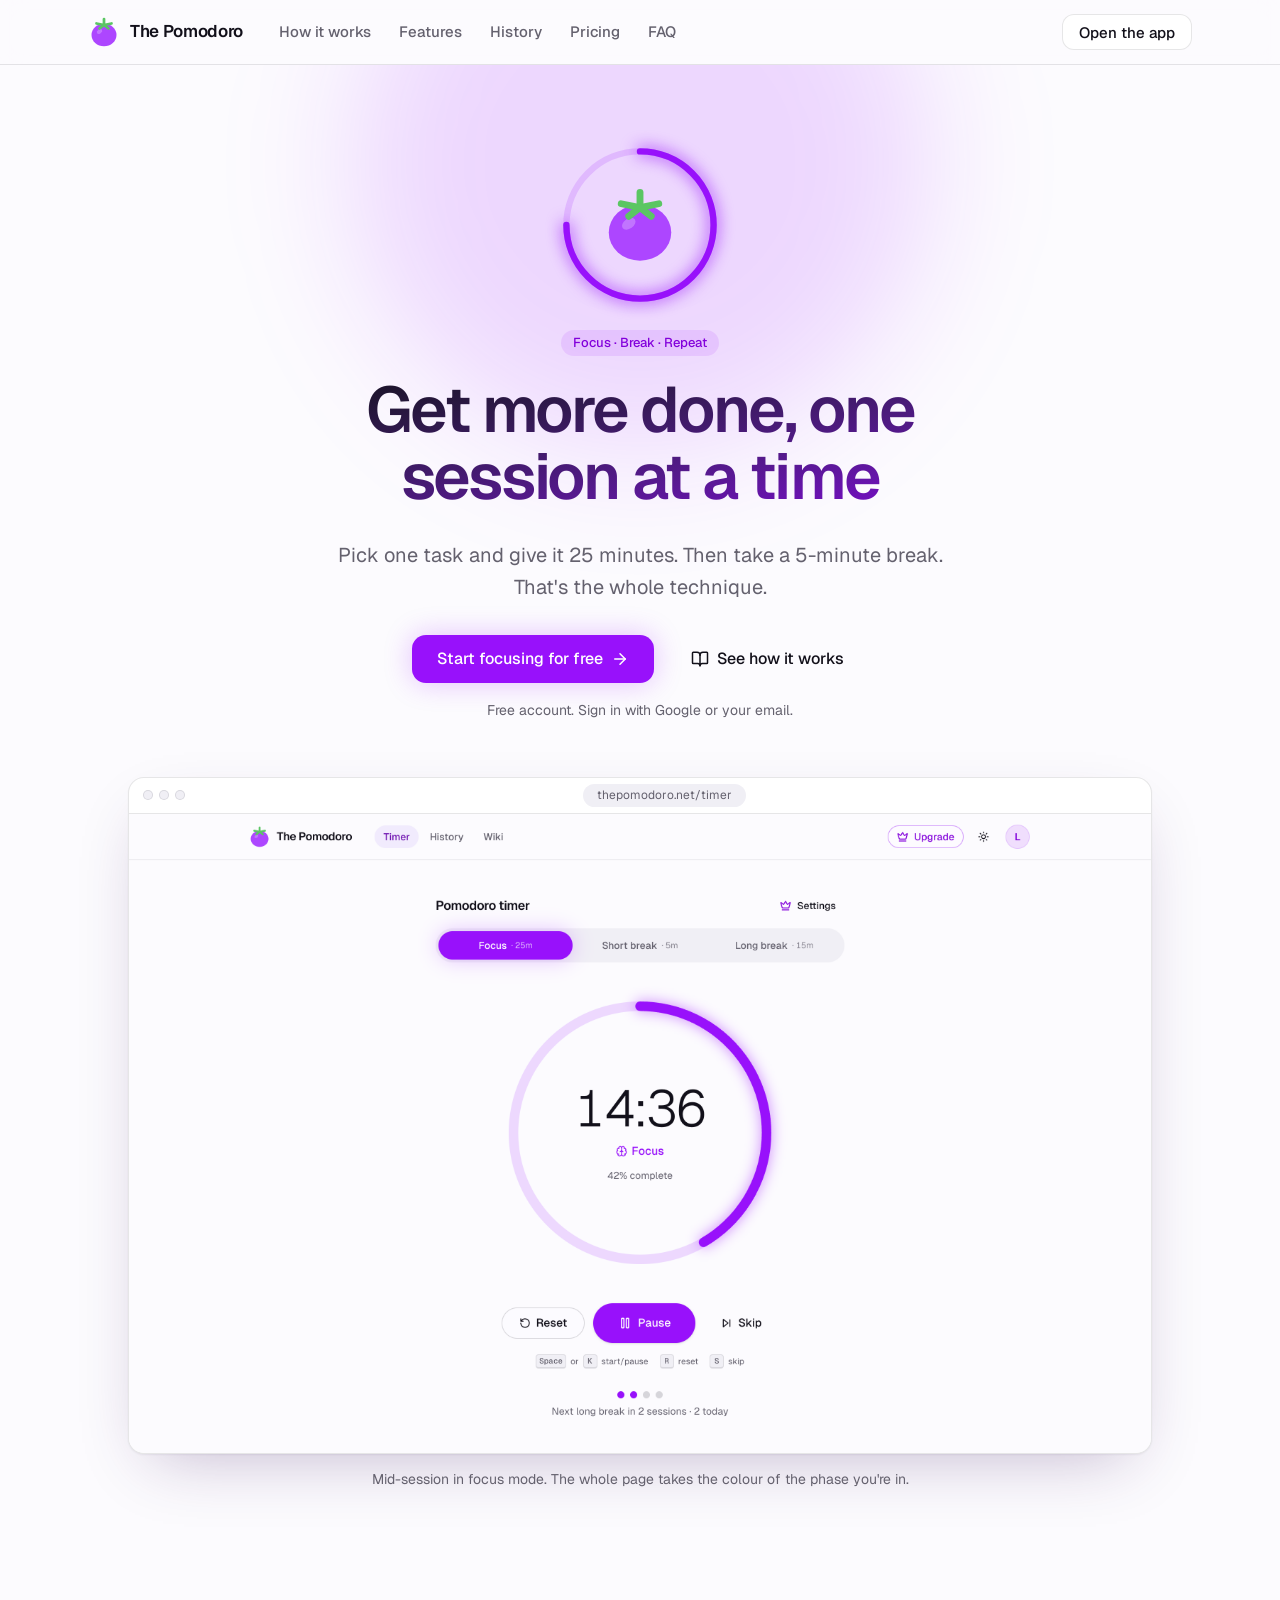
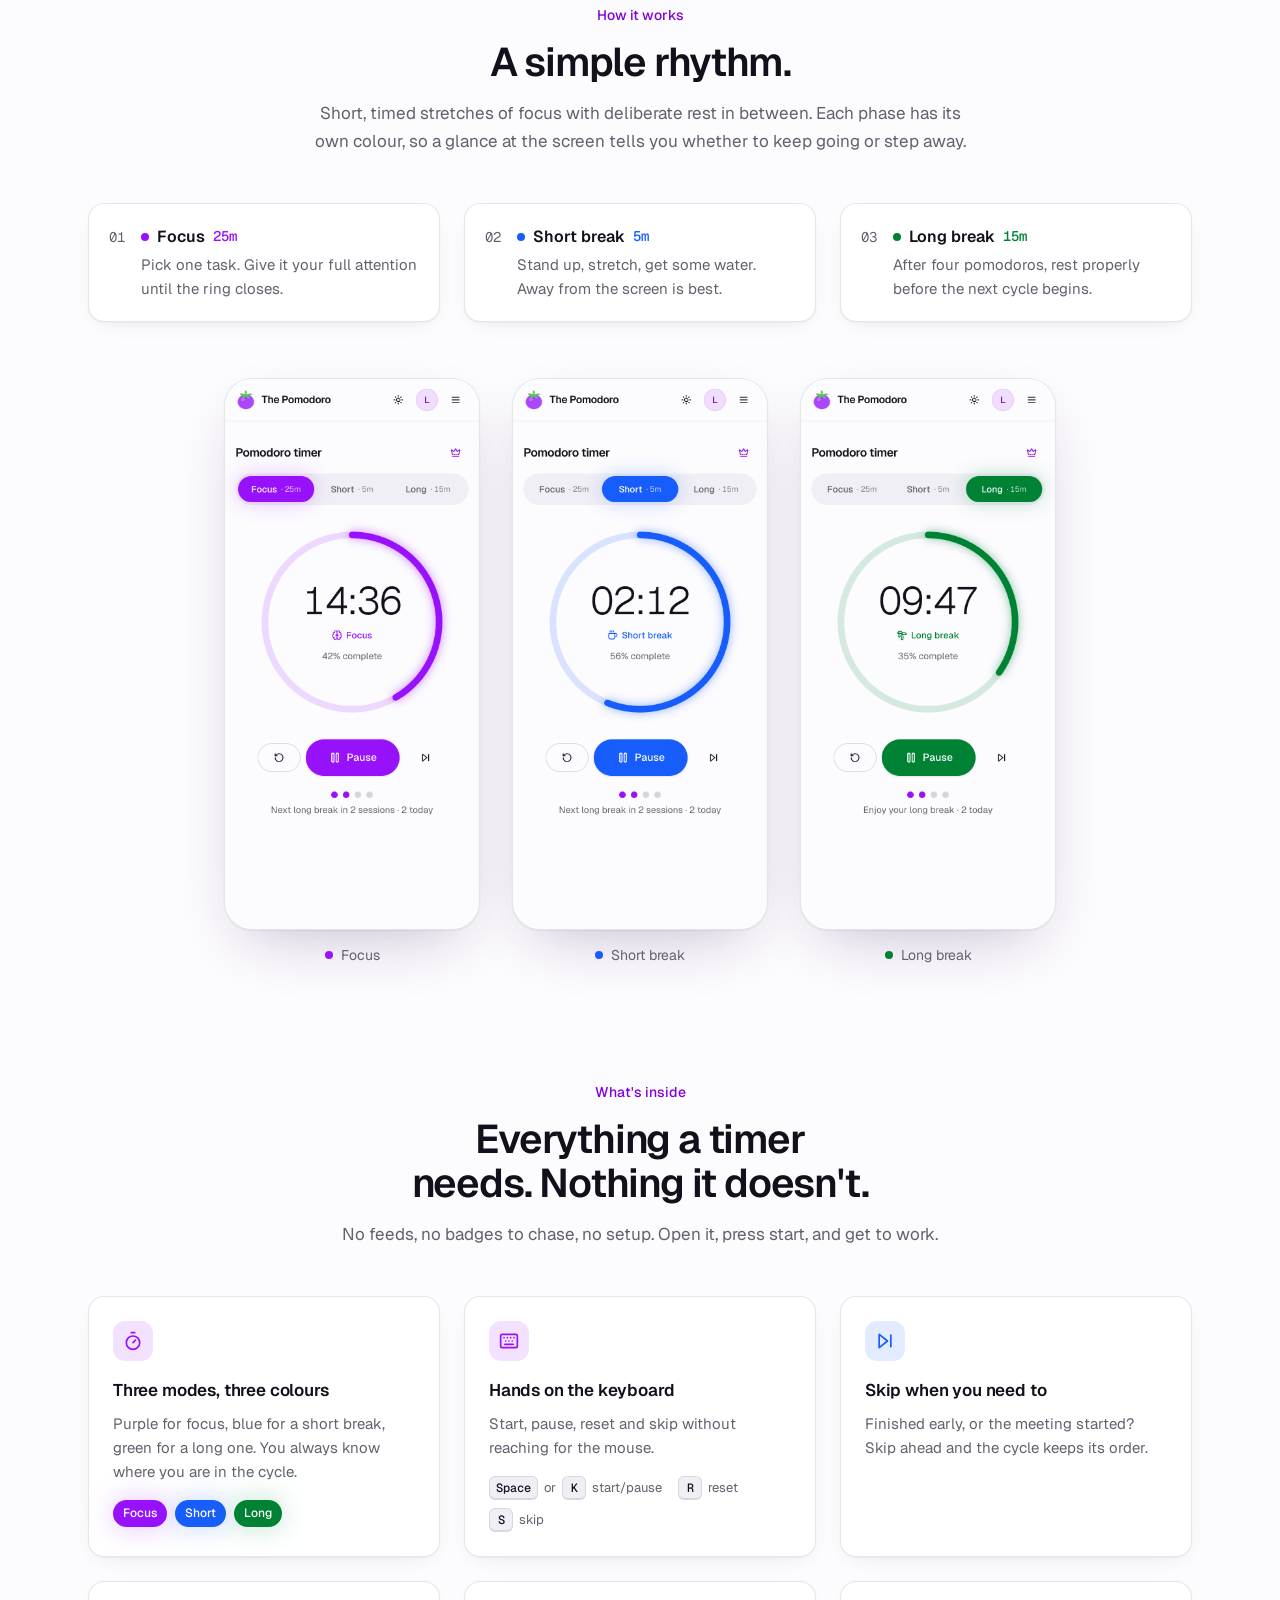
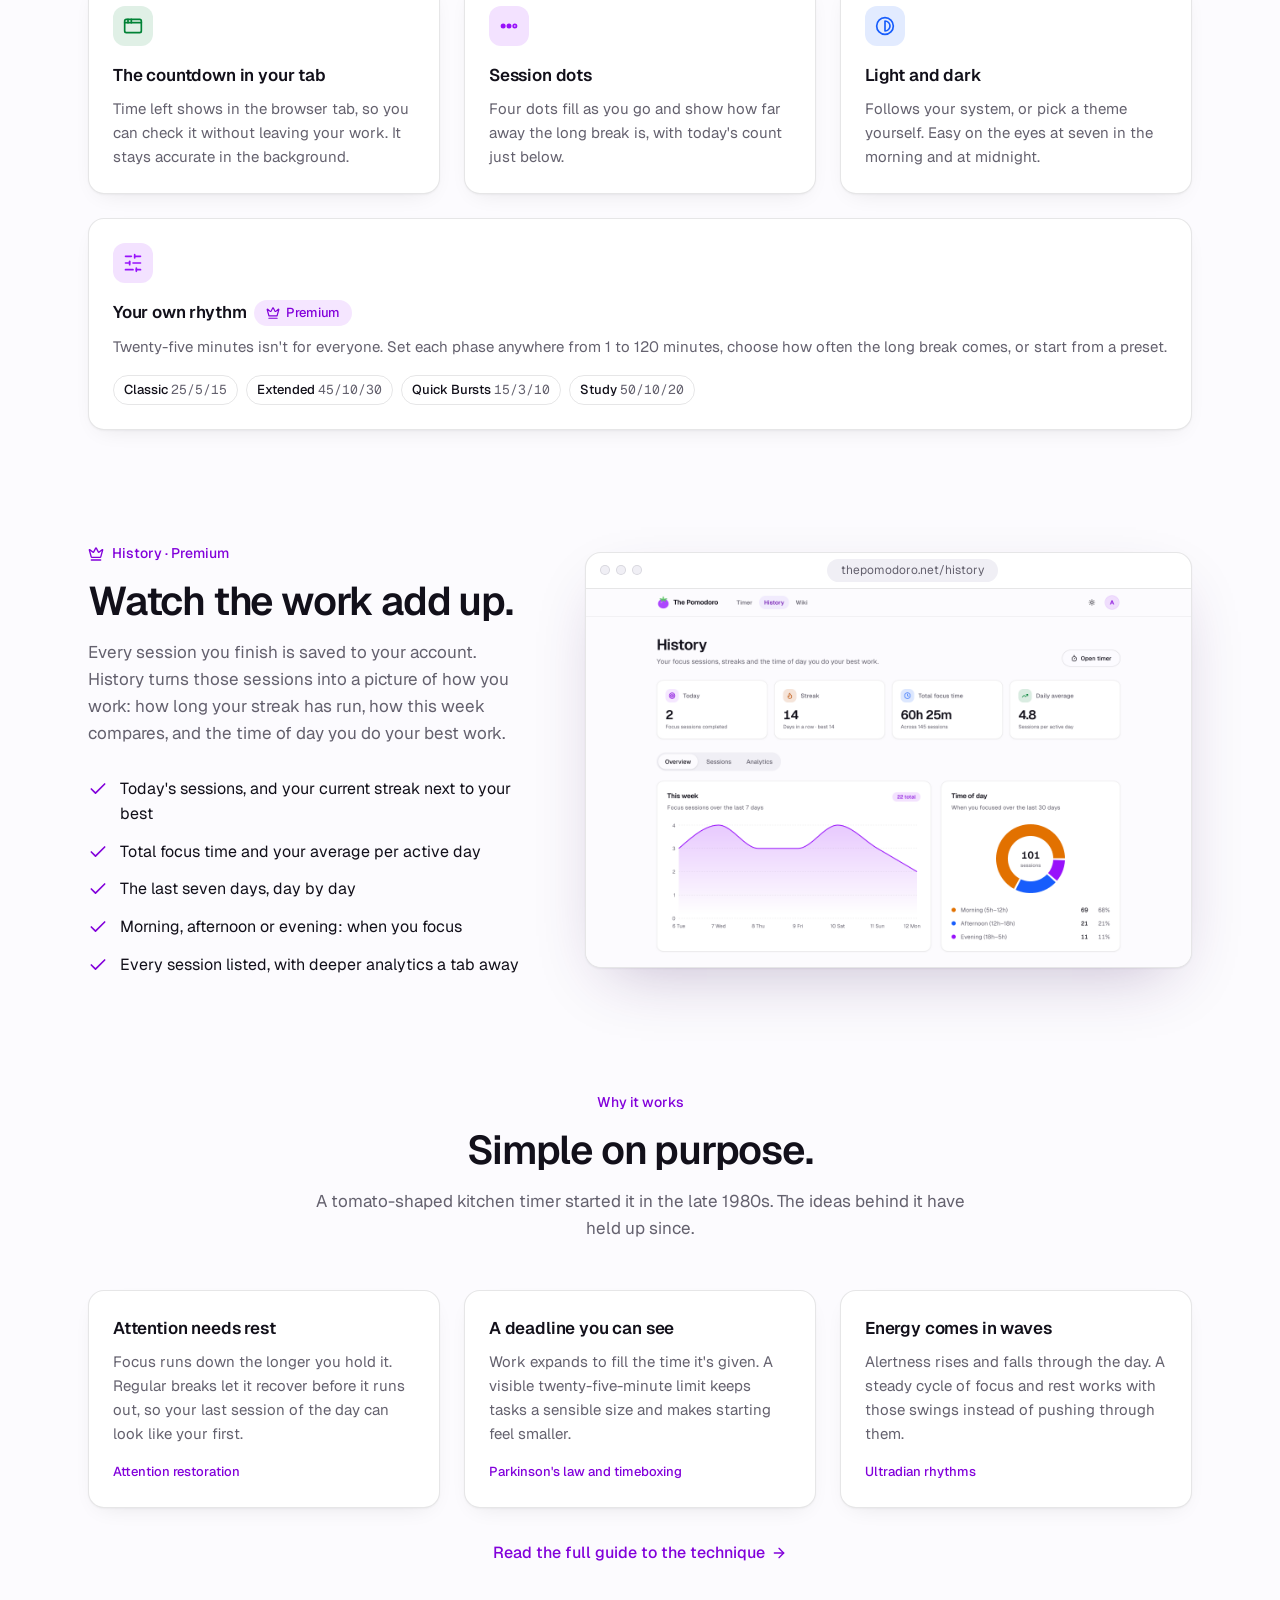
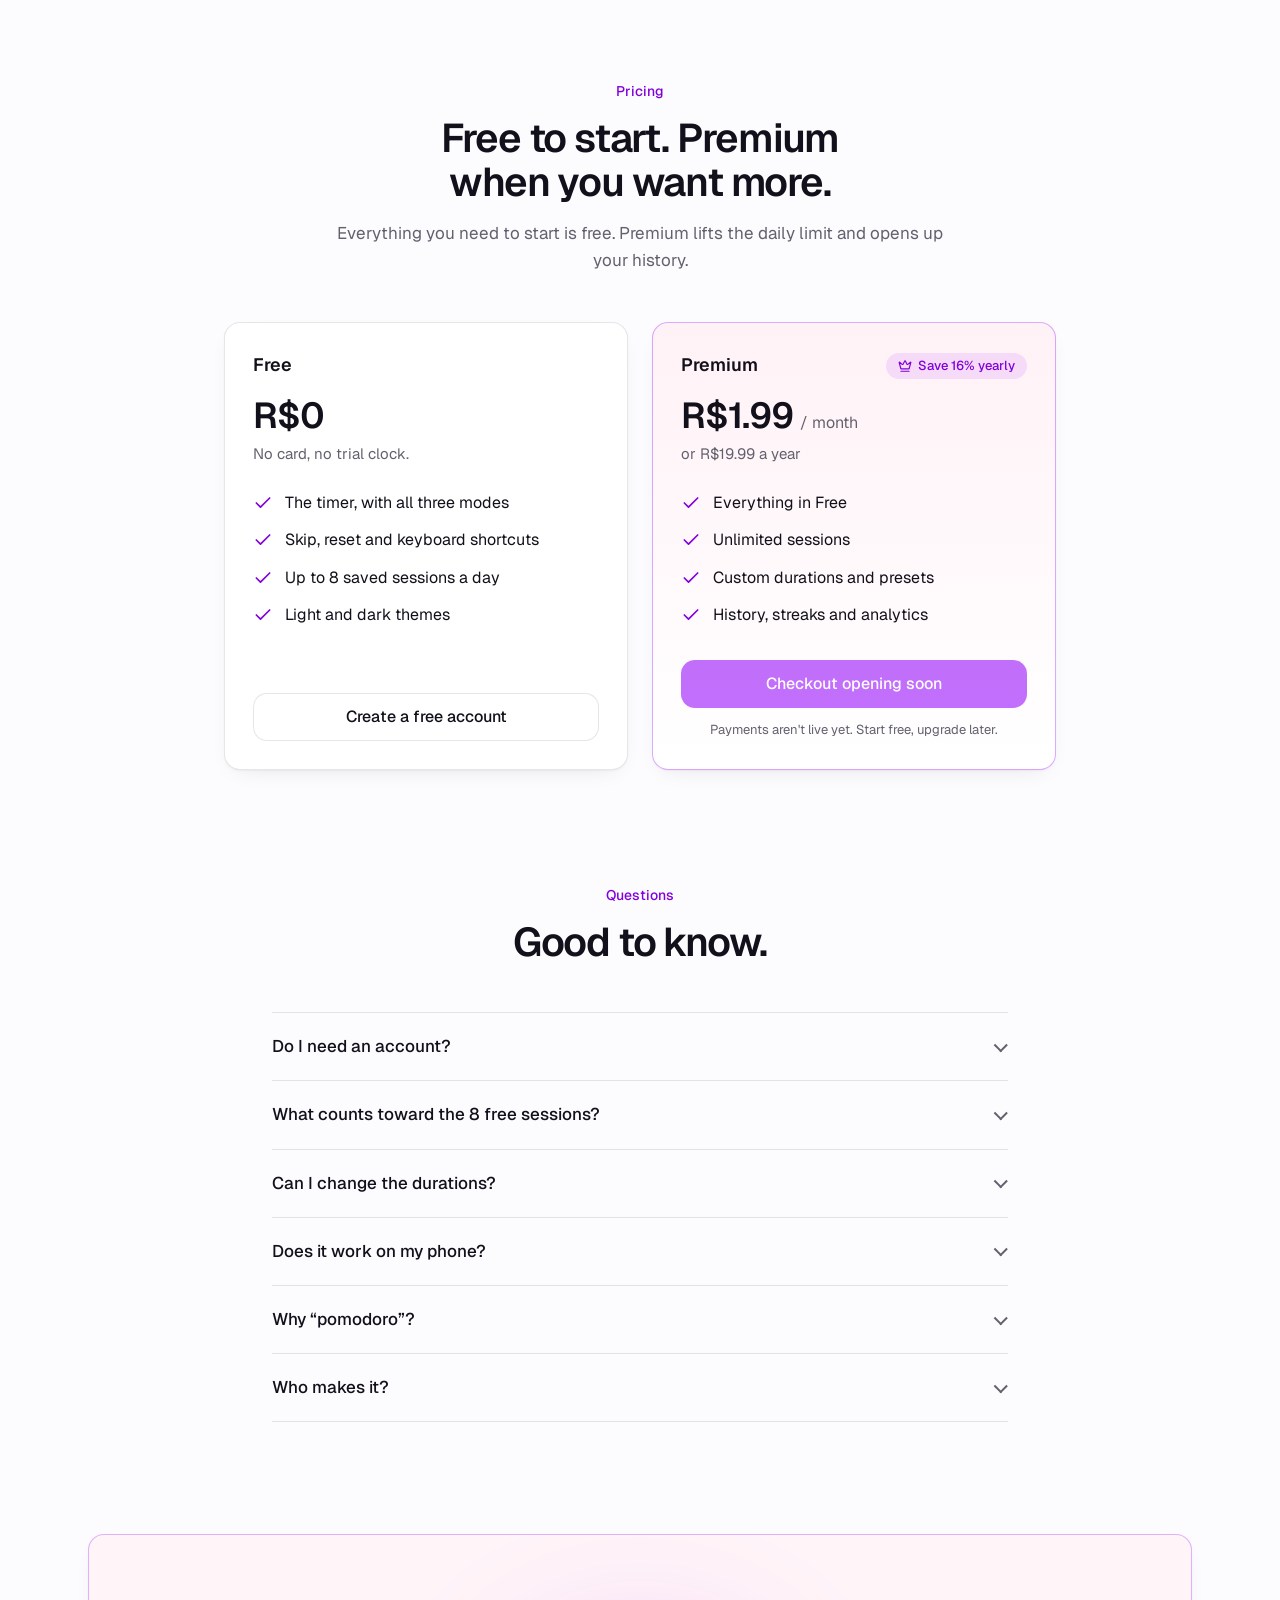
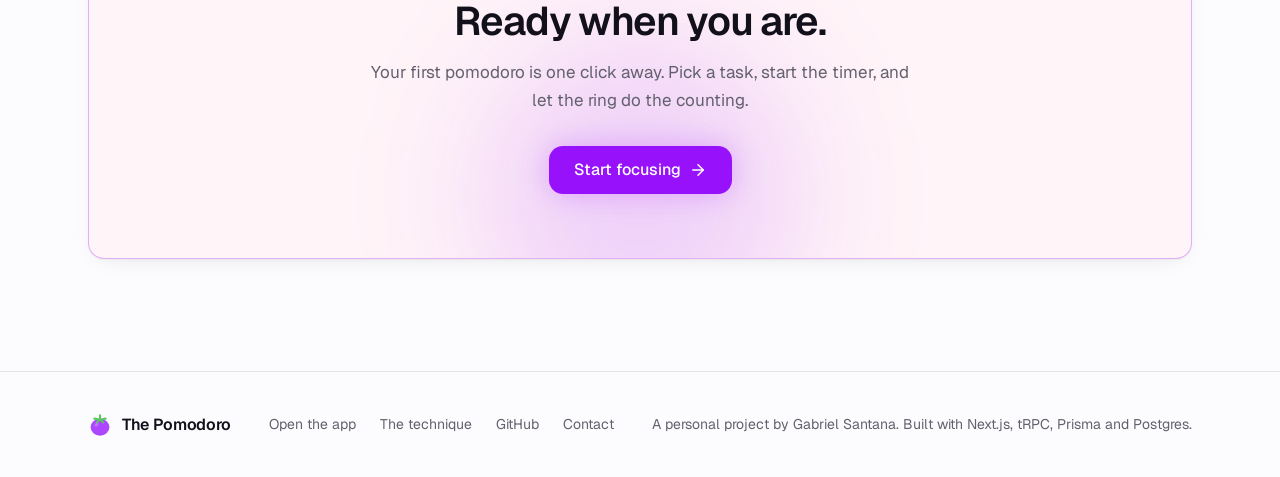
==== index.html @ 2564e449 "docs: sync the site from the-pomodoro@d740c67" ====
<!doctype html>
<html lang="en">
  <head>
    <meta charset="utf-8" />
    <meta name="viewport" content="width=device-width, initial-scale=1" />
    <title>The Pomodoro: a calm timer for focused work</title>
    <meta
      name="description"
      content="A Pomodoro timer for the web. Focus for twenty-five minutes, rest for five, take a longer break after every fourth session, and watch your focused work add up."
    />
    <meta name="author" content="Gabriel Santana" />
    <meta name="color-scheme" content="light dark" />
    <meta
      name="theme-color"
      content="#fcfbfe"
      media="(prefers-color-scheme: light)"
    />
    <meta
      name="theme-color"
      content="#0f0c14"
      media="(prefers-color-scheme: dark)"
    />
    <link
      rel="canonical"
      href="https://gabrielsanttana.github.io/thepomodoro/"
    />

    <meta property="og:type" content="website" />
    <meta property="og:site_name" content="The Pomodoro" />
    <meta
      property="og:title"
      content="The Pomodoro: get more done, one session at a time"
    />
    <meta
      property="og:description"
      content="A calm Pomodoro timer for the web, with a colour for every phase and a history of the work you actually did."
    />
    <meta
      property="og:url"
      content="https://gabrielsanttana.github.io/thepomodoro/"
    />
    <meta
      property="og:image"
      content="https://gabrielsanttana.github.io/thepomodoro/assets/og-card.png"
    />
    <meta property="og:image:width" content="1200" />
    <meta property="og:image:height" content="630" />
    <meta
      property="og:image:alt"
      content="The Pomodoro logo beside the headline “Get more done, one session at a time” and a purple timer ring reading 14:37."
    />
    <meta name="twitter:card" content="summary_large_image" />

    <link rel="icon" href="assets/favicon.svg" type="image/svg+xml" />
    <link
      rel="icon"
      href="assets/favicon-32.png"
      sizes="32x32"
      type="image/png"
    />
    <link rel="apple-touch-icon" href="assets/apple-touch-icon.png" />

    <link rel="preconnect" href="https://fonts.googleapis.com" />
    <link rel="preconnect" href="https://fonts.gstatic.com" crossorigin />
    <link
      href="https://fonts.googleapis.com/css2?family=Geist:wght@400;500;600;700&family=Geist+Mono:wght@500;600&display=swap"
      rel="stylesheet"
    />
    <link rel="stylesheet" href="styles.css" />
  </head>
  <body>
    <!-- Icons from Lucide (ISC), the set the app uses. -->
    <svg width="0" height="0" style="position: absolute" aria-hidden="true">
      <defs>
        <symbol
          id="i-arrow-right"
          viewBox="0 0 24 24"
          fill="none"
          stroke="currentColor"
          stroke-width="2"
          stroke-linecap="round"
          stroke-linejoin="round"
        >
          <path d="M5 12h14" />
          <path d="m12 5 7 7-7 7" />
        </symbol>
        <symbol
          id="i-check"
          viewBox="0 0 24 24"
          fill="none"
          stroke="currentColor"
          stroke-width="2"
          stroke-linecap="round"
          stroke-linejoin="round"
        >
          <path d="M20 6 9 17l-5-5" />
        </symbol>
        <symbol
          id="i-crown"
          viewBox="0 0 24 24"
          fill="none"
          stroke="currentColor"
          stroke-width="2"
          stroke-linecap="round"
          stroke-linejoin="round"
        >
          <path
            d="M11.562 3.266a.5.5 0 0 1 .876 0L15.39 8.87a1 1 0 0 0 1.516.294L21.183 5.5a.5.5 0 0 1 .798.519l-2.834 10.246a1 1 0 0 1-.956.734H5.81a1 1 0 0 1-.957-.734L2.02 6.02a.5.5 0 0 1 .798-.519l4.276 3.664a1 1 0 0 0 1.516-.294z"
          />
          <path d="M5 21h14" />
        </symbol>
        <symbol
          id="i-timer"
          viewBox="0 0 24 24"
          fill="none"
          stroke="currentColor"
          stroke-width="2"
          stroke-linecap="round"
          stroke-linejoin="round"
        >
          <line x1="10" x2="14" y1="2" y2="2" />
          <line x1="12" x2="15" y1="14" y2="11" />
          <circle cx="12" cy="14" r="8" />
        </symbol>
        <symbol
          id="i-skip"
          viewBox="0 0 24 24"
          fill="none"
          stroke="currentColor"
          stroke-width="2"
          stroke-linecap="round"
          stroke-linejoin="round"
        >
          <polygon points="5 4 15 12 5 20 5 4" />
          <line x1="19" x2="19" y1="5" y2="19" />
        </symbol>
        <symbol
          id="i-keyboard"
          viewBox="0 0 24 24"
          fill="none"
          stroke="currentColor"
          stroke-width="2"
          stroke-linecap="round"
          stroke-linejoin="round"
        >
          <path d="M10 8h.01" />
          <path d="M12 12h.01" />
          <path d="M14 8h.01" />
          <path d="M16 12h.01" />
          <path d="M18 8h.01" />
          <path d="M6 8h.01" />
          <path d="M7 16h10" />
          <path d="M8 12h.01" />
          <rect width="20" height="16" x="2" y="4" rx="2" />
        </symbol>
        <symbol
          id="i-window"
          viewBox="0 0 24 24"
          fill="none"
          stroke="currentColor"
          stroke-width="2"
          stroke-linecap="round"
          stroke-linejoin="round"
        >
          <rect x="2" y="4" width="20" height="16" rx="2" />
          <path d="M10 4v4" />
          <path d="M2 8h20" />
          <path d="M6 4v4" />
        </symbol>
        <symbol
          id="i-dots"
          viewBox="0 0 24 24"
          fill="none"
          stroke="currentColor"
          stroke-width="2"
          stroke-linecap="round"
          stroke-linejoin="round"
        >
          <circle cx="5" cy="12" r="2" fill="currentColor" />
          <circle cx="12" cy="12" r="2" fill="currentColor" />
          <circle cx="19" cy="12" r="2" />
        </symbol>
        <symbol
          id="i-contrast"
          viewBox="0 0 24 24"
          fill="none"
          stroke="currentColor"
          stroke-width="2"
          stroke-linecap="round"
          stroke-linejoin="round"
        >
          <circle cx="12" cy="12" r="10" />
          <path d="M12 18a6 6 0 0 0 0-12v12z" />
        </symbol>
        <symbol
          id="i-sliders"
          viewBox="0 0 24 24"
          fill="none"
          stroke="currentColor"
          stroke-width="2"
          stroke-linecap="round"
          stroke-linejoin="round"
        >
          <line x1="21" x2="14" y1="4" y2="4" />
          <line x1="10" x2="3" y1="4" y2="4" />
          <line x1="21" x2="12" y1="12" y2="12" />
          <line x1="8" x2="3" y1="12" y2="12" />
          <line x1="21" x2="16" y1="20" y2="20" />
          <line x1="12" x2="3" y1="20" y2="20" />
          <line x1="14" x2="14" y1="2" y2="6" />
          <line x1="8" x2="8" y1="10" y2="14" />
          <line x1="16" x2="16" y1="18" y2="22" />
        </symbol>
        <symbol
          id="i-book"
          viewBox="0 0 24 24"
          fill="none"
          stroke="currentColor"
          stroke-width="2"
          stroke-linecap="round"
          stroke-linejoin="round"
        >
          <path d="M12 7v14" />
          <path
            d="M3 18a1 1 0 0 1-1-1V4a1 1 0 0 1 1-1h5a4 4 0 0 1 4 4 4 4 0 0 1 4-4h5a1 1 0 0 1 1 1v13a1 1 0 0 1-1 1h-6a3 3 0 0 0-3 3 3 3 0 0 0-3-3z"
          />
        </symbol>
        <symbol id="logo" viewBox="0 0 64 64">
          <ellipse
            cx="32"
            cy="38"
            rx="25"
            ry="22.5"
            fill="oklch(0.627 0.265 304)"
          />
          <ellipse
            cx="23"
            cy="31"
            rx="6"
            ry="4"
            transform="rotate(-35 23 31)"
            fill="#fff"
            fill-opacity=".25"
          />
          <g
            stroke="oklch(0.74 0.17 145)"
            stroke-width="5.5"
            stroke-linecap="round"
            fill="none"
          >
            <path d="M32 18 L32 6" />
            <path d="M32 18 L17 15" />
            <path d="M32 18 L47 15" />
            <path d="M32 18 L23 25" />
            <path d="M32 18 L41 25" />
          </g>
        </symbol>
      </defs>
    </svg>

    <a class="skip-link" href="#main">Skip to content</a>

    <header class="site-header">
      <div class="wrap">
        <a class="brand" href="#top" aria-label="The Pomodoro, back to top">
          <svg class="logo" aria-hidden="true"><use href="#logo" /></svg>
          The Pomodoro
        </a>
        <nav class="site-nav" aria-label="Sections">
          <a href="#rhythm">How it works</a>
          <a href="#features">Features</a>
          <a href="#history">History</a>
          <a href="#pricing">Pricing</a>
          <a href="#faq">FAQ</a>
        </nav>
        <a class="button button--outline" href="coming-soon/">Open the app</a>
      </div>
    </header>

    <main id="main">
      <section class="hero" id="top" aria-labelledby="hero-heading">
        <div class="orb" aria-hidden="true"></div>
        <div class="wrap">
          <div class="hero-ring enter" data-mode="focus" aria-hidden="true">
            <svg viewBox="0 0 100 100">
              <circle
                class="ring-track"
                cx="50"
                cy="50"
                r="46"
                fill="none"
                stroke-width="4"
              />
            </svg>
            <!-- A blurred copy under the crisp arc reads as a soft glow, as in the app's HeroRing. -->
            <svg class="ring-glow" viewBox="0 0 100 100">
              <circle
                class="ring-arc"
                cx="50"
                cy="50"
                r="46"
                fill="none"
                stroke-width="4"
                stroke-linecap="round"
                pathLength="100"
                stroke-dasharray="75 100"
              />
            </svg>
            <svg viewBox="0 0 100 100">
              <circle
                class="ring-arc"
                cx="50"
                cy="50"
                r="46"
                fill="none"
                stroke-width="4"
                stroke-linecap="round"
                pathLength="100"
                stroke-dasharray="75 100"
              />
            </svg>
            <svg class="logo"><use href="#logo" /></svg>
          </div>
          <p class="badge enter" style="--enter-order: 1">
            Focus · Break · Repeat
          </p>
          <h1 id="hero-heading" class="enter" style="--enter-order: 2">
            Get more done, one session at a time
          </h1>
          <p class="lead enter" style="--enter-order: 3">
            Pick one task and give it 25 minutes. Then take a 5-minute break.
            That's the whole technique.
          </p>
          <div class="hero-actions enter" style="--enter-order: 4">
            <a class="button button--primary button--xl" href="coming-soon/">
              Start focusing for free
              <svg aria-hidden="true"><use href="#i-arrow-right" /></svg>
            </a>
            <a class="button button--ghost button--xl" href="#rhythm">
              <svg aria-hidden="true"><use href="#i-book" /></svg>
              See how it works
            </a>
          </div>
          <p class="hero-note enter" style="--enter-order: 5">
            Free account. Sign in with Google or your email.
          </p>

          <figure class="hero-shot enter" style="--enter-order: 6">
            <div class="browser">
              <div class="browser-bar" aria-hidden="true">
                <span></span><span></span><span></span>
                <span class="browser-url">thepomodoro.net/timer</span>
              </div>
              <picture>
                <source
                  srcset="assets/screenshots/mobile/focus-dark.png"
                  media="(max-width: 639px) and (prefers-color-scheme: dark)"
                  width="780"
                  height="1688"
                />
                <source
                  srcset="assets/screenshots/mobile/focus-light.png"
                  media="(max-width: 639px)"
                  width="780"
                  height="1688"
                />
                <source
                  srcset="assets/screenshots/desktop/focus-dark.png"
                  media="(prefers-color-scheme: dark)"
                />
                <img
                  src="assets/screenshots/desktop/focus-light.png"
                  width="2880"
                  height="1800"
                  fetchpriority="high"
                  alt="The timer in focus mode: a purple ring 42% drawn around 14:36, with Reset, Pause and Skip buttons, the keyboard shortcuts, and two of four session dots filled."
                />
              </picture>
            </div>
            <figcaption>
              Mid-session in focus mode. The whole page takes the colour of the
              phase you're in.
            </figcaption>
          </figure>
        </div>
      </section>

      <section class="section" id="rhythm" aria-labelledby="rhythm-heading">
        <div class="wrap">
          <div class="section-head">
            <p class="eyebrow">How it works</p>
            <h2 id="rhythm-heading">A simple rhythm.</h2>
            <p>
              Short, timed stretches of focus with deliberate rest in between.
              Each phase has its own colour, so a glance at the screen tells you
              whether to keep going or step away.
            </p>
          </div>
          <ol class="steps">
            <li class="step card" data-mode="focus">
              <span class="step-number mono" aria-hidden="true">01</span>
              <div>
                <h3>
                  <span class="dot" aria-hidden="true"></span>Focus
                  <span class="mono">25m</span>
                </h3>
                <p>
                  Pick one task. Give it your full attention until the ring
                  closes.
                </p>
              </div>
            </li>
            <li class="step card" data-mode="short">
              <span class="step-number mono" aria-hidden="true">02</span>
              <div>
                <h3>
                  <span class="dot" aria-hidden="true"></span>Short break
                  <span class="mono">5m</span>
                </h3>
                <p>
                  Stand up, stretch, get some water. Away from the screen is
                  best.
                </p>
              </div>
            </li>
            <li class="step card" data-mode="long">
              <span class="step-number mono" aria-hidden="true">03</span>
              <div>
                <h3>
                  <span class="dot" aria-hidden="true"></span>Long break
                  <span class="mono">15m</span>
                </h3>
                <p>
                  After four pomodoros, rest properly before the next cycle
                  begins.
                </p>
              </div>
            </li>
          </ol>

          <div class="phones">
            <figure class="phone" data-mode="focus">
              <picture>
                <source
                  srcset="assets/screenshots/mobile/focus-dark.png"
                  media="(prefers-color-scheme: dark)"
                />
                <img
                  src="assets/screenshots/mobile/focus-light.png"
                  width="780"
                  height="1688"
                  loading="lazy"
                  alt="Focus mode on a phone: a purple ring around 14:36."
                />
              </picture>
              <figcaption>
                <span class="dot" aria-hidden="true"></span>Focus
              </figcaption>
            </figure>
            <figure class="phone" data-mode="short">
              <picture>
                <source
                  srcset="assets/screenshots/mobile/short-dark.png"
                  media="(prefers-color-scheme: dark)"
                />
                <img
                  src="assets/screenshots/mobile/short-light.png"
                  width="780"
                  height="1688"
                  loading="lazy"
                  alt="Short break on a phone: a blue ring around 02:12."
                />
              </picture>
              <figcaption>
                <span class="dot" aria-hidden="true"></span>Short break
              </figcaption>
            </figure>
            <figure class="phone" data-mode="long">
              <picture>
                <source
                  srcset="assets/screenshots/mobile/long-dark.png"
                  media="(prefers-color-scheme: dark)"
                />
                <img
                  src="assets/screenshots/mobile/long-light.png"
                  width="780"
                  height="1688"
                  loading="lazy"
                  alt="Long break on a phone: a green ring around 09:47."
                />
              </picture>
              <figcaption>
                <span class="dot" aria-hidden="true"></span>Long break
              </figcaption>
            </figure>
          </div>
        </div>
      </section>

      <section class="section" id="features" aria-labelledby="features-heading">
        <div class="wrap">
          <div class="section-head">
            <p class="eyebrow">What's inside</p>
            <h2 id="features-heading">
              Everything a timer needs. Nothing it doesn't.
            </h2>
            <p>
              No feeds, no badges to chase, no setup. Open it, press start, and
              get to work.
            </p>
          </div>
          <div class="features">
            <article class="feature card" data-mode="focus">
              <div class="feature-icon" aria-hidden="true">
                <svg><use href="#i-timer" /></svg>
              </div>
              <h3>Three modes, three colours</h3>
              <p>
                Purple for focus, blue for a short break, green for a long one.
                You always know where you are in the cycle.
              </p>
              <div class="mode-swatches" aria-hidden="true">
                <span data-mode="focus">Focus</span
                ><span data-mode="short">Short</span
                ><span data-mode="long">Long</span>
              </div>
            </article>
            <article class="feature card" data-mode="focus">
              <div class="feature-icon" aria-hidden="true">
                <svg><use href="#i-keyboard" /></svg>
              </div>
              <h3>Hands on the keyboard</h3>
              <p>
                Start, pause, reset and skip without reaching for the mouse.
              </p>
              <p class="keys">
                <span><kbd>Space</kbd> or <kbd>K</kbd> start/pause</span>
                <span><kbd>R</kbd> reset</span> <span><kbd>S</kbd> skip</span>
              </p>
            </article>
            <article class="feature card" data-mode="short">
              <div class="feature-icon" aria-hidden="true">
                <svg><use href="#i-skip" /></svg>
              </div>
              <h3>Skip when you need to</h3>
              <p>
                Finished early, or the meeting started? Skip ahead and the cycle
                keeps its order.
              </p>
            </article>
            <article class="feature card" data-mode="long">
              <div class="feature-icon" aria-hidden="true">
                <svg><use href="#i-window" /></svg>
              </div>
              <h3>The countdown in your tab</h3>
              <p>
                Time left shows in the browser tab, so you can check it without
                leaving your work. It stays accurate in the background.
              </p>
            </article>
            <article class="feature card" data-mode="focus">
              <div class="feature-icon" aria-hidden="true">
                <svg><use href="#i-dots" /></svg>
              </div>
              <h3>Session dots</h3>
              <p>
                Four dots fill as you go and show how far away the long break
                is, with today's count just below.
              </p>
            </article>
            <article class="feature card" data-mode="short">
              <div class="feature-icon" aria-hidden="true">
                <svg><use href="#i-contrast" /></svg>
              </div>
              <h3>Light and dark</h3>
              <p>
                Follows your system, or pick a theme yourself. Easy on the eyes
                at seven in the morning and at midnight.
              </p>
            </article>
            <article class="feature card feature--wide" data-mode="focus">
              <div class="feature-icon" aria-hidden="true">
                <svg><use href="#i-sliders" /></svg>
              </div>
              <h3>
                Your own rhythm
                <span class="badge"
                  ><svg aria-hidden="true"><use href="#i-crown" /></svg
                  >Premium</span
                >
              </h3>
              <p>
                Twenty-five minutes isn't for everyone. Set each phase anywhere
                from 1 to 120 minutes, choose how often the long break comes, or
                start from a preset.
              </p>
              <ul class="presets" aria-label="Presets">
                <li><b>Classic</b> <span class="mono">25/5/15</span></li>
                <li><b>Extended</b> <span class="mono">45/10/30</span></li>
                <li><b>Quick Bursts</b> <span class="mono">15/3/10</span></li>
                <li><b>Study</b> <span class="mono">50/10/20</span></li>
              </ul>
            </article>
          </div>
        </div>
      </section>

      <section class="section" id="history" aria-labelledby="history-heading">
        <div class="wrap split">
          <div class="split-text">
            <p class="eyebrow">
              <svg width="16" height="16" aria-hidden="true">
                <use href="#i-crown" /></svg
              >History · Premium
            </p>
            <h2 id="history-heading">Watch the work add up.</h2>
            <p>
              Every session you finish is saved to your account. History turns
              those sessions into a picture of how you work: how long your
              streak has run, how this week compares, and the time of day you do
              your best work.
            </p>
            <ul class="checks">
              <li>
                <svg aria-hidden="true"><use href="#i-check" /></svg>Today's
                sessions, and your current streak next to your best
              </li>
              <li>
                <svg aria-hidden="true"><use href="#i-check" /></svg>Total focus
                time and your average per active day
              </li>
              <li>
                <svg aria-hidden="true"><use href="#i-check" /></svg>The last
                seven days, day by day
              </li>
              <li>
                <svg aria-hidden="true"><use href="#i-check" /></svg>Morning,
                afternoon or evening: when you focus
              </li>
              <li>
                <svg aria-hidden="true"><use href="#i-check" /></svg>Every
                session listed, with deeper analytics a tab away
              </li>
            </ul>
          </div>
          <figure>
            <div class="browser">
              <div class="browser-bar" aria-hidden="true">
                <span></span><span></span><span></span>
                <span class="browser-url">thepomodoro.net/history</span>
              </div>
              <picture>
                <source
                  srcset="assets/screenshots/mobile/history-dark.png"
                  media="(max-width: 639px) and (prefers-color-scheme: dark)"
                  width="780"
                  height="1688"
                />
                <source
                  srcset="assets/screenshots/mobile/history-light.png"
                  media="(max-width: 639px)"
                  width="780"
                  height="1688"
                />
                <source
                  srcset="assets/screenshots/desktop/history-dark.png"
                  media="(prefers-color-scheme: dark)"
                />
                <img
                  src="assets/screenshots/desktop/history-light.png"
                  width="2880"
                  height="1800"
                  loading="lazy"
                  alt="The history page: stat cards for today, streak, total focus time and daily average, a chart of focus sessions over the last seven days, and a time-of-day breakdown."
                />
              </picture>
            </div>
          </figure>
        </div>
      </section>

      <section class="section" id="why" aria-labelledby="why-heading">
        <div class="wrap">
          <div class="section-head">
            <p class="eyebrow">Why it works</p>
            <h2 id="why-heading">Simple on purpose.</h2>
            <p>
              A tomato-shaped kitchen timer started it in the late 1980s. The
              ideas behind it have held up since.
            </p>
          </div>
          <div class="reasons">
            <article class="reason card">
              <h3>Attention needs rest</h3>
              <p>
                Focus runs down the longer you hold it. Regular breaks let it
                recover before it runs out, so your last session of the day can
                look like your first.
              </p>
              <small>Attention restoration</small>
            </article>
            <article class="reason card">
              <h3>A deadline you can see</h3>
              <p>
                Work expands to fill the time it's given. A visible
                twenty-five-minute limit keeps tasks a sensible size and makes
                starting feel smaller.
              </p>
              <small>Parkinson's law and timeboxing</small>
            </article>
            <article class="reason card">
              <h3>Energy comes in waves</h3>
              <p>
                Alertness rises and falls through the day. A steady cycle of
                focus and rest works with those swings instead of pushing
                through them.
              </p>
              <small>Ultradian rhythms</small>
            </article>
          </div>
          <p style="text-align: center">
            <a class="more-link" href="coming-soon/"
              >Read the full guide to the technique
              <svg aria-hidden="true"><use href="#i-arrow-right" /></svg
            ></a>
          </p>
        </div>
      </section>

      <section class="section" id="pricing" aria-labelledby="pricing-heading">
        <div class="wrap">
          <div class="section-head">
            <p class="eyebrow">Pricing</p>
            <h2 id="pricing-heading">
              Free to start. Premium when you want more.
            </h2>
            <p>
              Everything you need to start is free. Premium lifts the daily
              limit and opens up your history.
            </p>
          </div>
          <div class="plans">
            <article class="plan card">
              <div class="plan-head"><h3>Free</h3></div>
              <p class="plan-price">R$0</p>
              <p class="plan-alt">No card, no trial clock.</p>
              <ul class="checks">
                <li>
                  <svg aria-hidden="true"><use href="#i-check" /></svg>The
                  timer, with all three modes
                </li>
                <li>
                  <svg aria-hidden="true"><use href="#i-check" /></svg>Skip,
                  reset and keyboard shortcuts
                </li>
                <li>
                  <svg aria-hidden="true"><use href="#i-check" /></svg>Up to 8
                  saved sessions a day
                </li>
                <li>
                  <svg aria-hidden="true"><use href="#i-check" /></svg>Light and
                  dark themes
                </li>
              </ul>
              <a class="button button--outline button--xl" href="coming-soon/"
                >Create a free account</a
              >
            </article>
            <article class="plan plan--premium card">
              <div class="plan-head">
                <h3>Premium</h3>
                <span class="badge"
                  ><svg aria-hidden="true"><use href="#i-crown" /></svg>Save 16%
                  yearly</span
                >
              </div>
              <p class="plan-price">R$1.99 <small>/ month</small></p>
              <p class="plan-alt">or R$19.99 a year</p>
              <ul class="checks">
                <li>
                  <svg aria-hidden="true"><use href="#i-check" /></svg
                  >Everything in Free
                </li>
                <li>
                  <svg aria-hidden="true"><use href="#i-check" /></svg>Unlimited
                  sessions
                </li>
                <li>
                  <svg aria-hidden="true"><use href="#i-check" /></svg>Custom
                  durations and presets
                </li>
                <li>
                  <svg aria-hidden="true"><use href="#i-check" /></svg>History,
                  streaks and analytics
                </li>
              </ul>
              <a
                class="button button--primary button--xl"
                href="coming-soon/"
                aria-disabled="true"
                tabindex="-1"
                >Checkout opening soon</a
              >
              <p class="plan-note">
                Payments aren't live yet. Start free, upgrade later.
              </p>
            </article>
          </div>
        </div>
      </section>

      <section class="section" id="faq" aria-labelledby="faq-heading">
        <div class="wrap">
          <div class="section-head">
            <p class="eyebrow">Questions</p>
            <h2 id="faq-heading">Good to know.</h2>
          </div>
          <div class="faq">
            <details>
              <summary>Do I need an account?</summary>
              <p>
                Yes, a free one. Sign in with Google, or sign up with your email
                address. Your sessions are saved to your account, so your count
                and history follow you to any device.
              </p>
            </details>
            <details>
              <summary>What counts toward the 8 free sessions?</summary>
              <p>
                Every finished phase: focus sessions and breaks both count. When
                you reach eight in a day, the count starts over at midnight.
                Premium has no limit.
              </p>
            </details>
            <details>
              <summary>Can I change the durations?</summary>
              <p>
                The free plan uses the classic rhythm: 25 minutes of focus, a
                5-minute break, and 15 minutes after every fourth session. With
                Premium you can set each phase from 1 to 120 minutes, move the
                long break to every 2 to 8 sessions, or pick a preset.
              </p>
            </details>
            <details>
              <summary>Does it work on my phone?</summary>
              <p>
                Yes. Every screen is designed for phones as well as desktops, so
                you can open <a href="coming-soon/">thepomodoro.net</a> in your
                phone's browser and sign in. An installable version (a PWA) is
                coming soon: add it to your home screen and it opens like any
                other app, full screen and one tap away.
              </p>
            </details>
            <details>
              <summary>Why “pomodoro”?</summary>
              <p>
                It's Italian for tomato. Francesco Cirillo came up with the
                technique as a student in the late 1980s, timing his study
                sessions with a tomato-shaped kitchen timer. That's why the logo
                is a tomato too.
              </p>
            </details>
            <details>
              <summary>Who makes it?</summary>
              <p>
                Gabriel Santana, as a personal project. Ideas, bugs and kind
                words are all welcome at
                <a href="mailto:gabriel.gsantana7@gmail.com"
                  >gabriel.gsantana7@gmail.com</a
                >.
              </p>
            </details>
          </div>
        </div>
      </section>

      <section class="section" aria-labelledby="cta-heading">
        <div class="wrap">
          <div class="cta card">
            <div class="orb" aria-hidden="true"></div>
            <h2 id="cta-heading">Ready when you are.</h2>
            <p>
              Your first pomodoro is one click away. Pick a task, start the
              timer, and let the ring do the counting.
            </p>
            <a class="button button--primary button--xl" href="coming-soon/">
              Start focusing
              <svg aria-hidden="true"><use href="#i-arrow-right" /></svg>
            </a>
          </div>
        </div>
      </section>
    </main>

    <footer class="site-footer">
      <div class="wrap">
        <a class="brand" href="#top">
          <svg class="logo" aria-hidden="true"><use href="#logo" /></svg>
          The Pomodoro
        </a>
        <nav class="footer-links" aria-label="Elsewhere">
          <a href="coming-soon/">Open the app</a>
          <a href="#why">The technique</a>
          <a href="https://github.com/gabrielsanttana/thepomodoro">GitHub</a>
          <a href="mailto:gabriel.gsantana7@gmail.com">Contact</a>
        </nav>
        <p>
          A personal project by Gabriel Santana. Built with Next.js, tRPC,
          Prisma and Postgres.
        </p>
      </div>
    </footer>

    <script>
      // The hero ring walks through the three modes, like a cycle playing out. Skipped for reduced motion.
      (function () {
        var ring = document.querySelector(".hero-ring");
        if (
          !ring ||
          window.matchMedia("(prefers-reduced-motion: reduce)").matches
        )
          return;
        var modes = ["focus", "short", "focus", "long"];
        var index = 0;
        setInterval(function () {
          index = (index + 1) % modes.length;
          ring.setAttribute("data-mode", modes[index]);
        }, 3200);
      })();
    </script>
  </body>
</html>
---- styles.css ----
/*
 * The Pomodoro presentation site. Tokens mirror apps/web/src/app/globals.css (oklch values copied
 * as they are), so the page reads as the app: one purple, a colour per timer mode, Geist, 0.75rem
 * radii, hairline borders, the progress ring and the soft glow.
 */

:root {
  color-scheme: light dark;

  --brand-50: oklch(0.977 0.014 308);
  --brand-100: oklch(0.946 0.033 307);
  --brand-200: oklch(0.902 0.063 307);
  --brand-300: oklch(0.827 0.119 306);
  --brand-400: oklch(0.714 0.203 305);
  --brand-500: oklch(0.627 0.265 304);
  --brand-600: oklch(0.558 0.288 302);
  --brand-700: oklch(0.496 0.265 302);
  --brand-800: oklch(0.438 0.218 304);
  --leaf: oklch(0.74 0.17 145);

  --background: oklch(0.99 0.004 295);
  --foreground: oklch(0.18 0.02 295);
  --card: oklch(1 0 0);
  --muted: oklch(0.955 0.008 295);
  --muted-foreground: oklch(0.5 0.02 295);
  --accent: oklch(0.95 0.025 302);
  --border: oklch(0.18 0.02 295 / 10%);
  --ring: var(--brand-500);

  --primary: var(--brand-600);
  --primary-hover: var(--brand-700);
  --primary-foreground: oklch(1 0 0);
  --brand-text: var(--brand-700);

  --mode-focus: var(--brand-600);
  --mode-short: oklch(0.546 0.245 263);
  --mode-long: oklch(0.527 0.154 150);
  --mode-focus-text: var(--mode-focus);
  --mode-short-text: var(--mode-short);
  --mode-long-text: var(--mode-long);
  --mode: var(--mode-focus);
  --mode-text: var(--mode-focus-text);

  --glow-strength: 25%;
  --shadow-card:
    0 1px 2px oklch(0.18 0.02 295 / 4%),
    0 8px 24px -12px oklch(0.18 0.02 295 / 12%);
  --shadow-shot:
    0 1px 2px oklch(0.18 0.02 295 / 6%),
    0 24px 64px -24px oklch(0.3 0.12 302 / 30%);

  --radius: 0.75rem;
  --radius-sm: calc(var(--radius) - 4px);
  --radius-xl: calc(var(--radius) + 4px);

  --font-sans: "Geist", ui-sans-serif, system-ui, sans-serif;
  --font-mono: "Geist Mono", ui-monospace, monospace;

  --gutter: 1rem;
  --section-space: 5rem;
  --max-width: 72rem;
}

@media (prefers-color-scheme: dark) {
  :root {
    --background: oklch(0.145 0.012 295);
    --foreground: oklch(0.97 0.006 295);
    --card: oklch(0.185 0.015 295);
    --muted: oklch(0.24 0.018 295);
    --muted-foreground: oklch(0.72 0.02 295);
    --accent: oklch(0.27 0.04 300);
    --border: oklch(1 0 0 / 10%);
    --ring: var(--brand-400);
    --primary-hover: var(--brand-500);
    --brand-text: var(--brand-300);

    --mode-focus-text: var(--brand-400);
    --mode-short-text: oklch(0.707 0.165 255);
    --mode-long-text: oklch(0.792 0.209 152);

    --glow-strength: 45%;
    --shadow-card: 0 1px 2px oklch(0 0 0 / 30%);
    --shadow-shot:
      0 1px 2px oklch(0 0 0 / 40%),
      0 24px 80px -24px oklch(0.558 0.288 302 / 35%);
  }
}

:root,
[data-mode] {
  --glow: 0 0 28px
    color-mix(in oklch, var(--mode) var(--glow-strength), transparent);
}
[data-mode="focus"] {
  --mode: var(--mode-focus);
  --mode-text: var(--mode-focus-text);
}
[data-mode="short"] {
  --mode: var(--mode-short);
  --mode-text: var(--mode-short-text);
}
[data-mode="long"] {
  --mode: var(--mode-long);
  --mode-text: var(--mode-long-text);
}

@media (min-width: 640px) {
  :root {
    --gutter: 1.5rem;
    --section-space: 7rem;
  }
}

/* Base */

*,
*::before,
*::after {
  box-sizing: border-box;
}

html {
  background: var(--background);
  scroll-behavior: smooth;
  scroll-padding-top: 5rem;
  -webkit-text-size-adjust: 100%;
  -webkit-tap-highlight-color: transparent;
}

body {
  margin: 0;
  background: var(--background);
  color: var(--foreground);
  font-family: var(--font-sans);
  font-size: 1rem;
  line-height: 1.6;
  -webkit-font-smoothing: antialiased;
  text-rendering: optimizeLegibility;
  overflow-x: hidden;
}

h1,
h2,
h3,
p,
ul,
ol,
dl,
dd,
figure {
  margin: 0;
}
ul,
ol {
  padding: 0;
  list-style: none;
}
img,
svg {
  display: block;
  max-width: 100%;
}
img {
  height: auto;
}
a {
  color: inherit;
}
::selection {
  background: color-mix(in oklch, var(--primary) 25%, transparent);
}

:focus-visible {
  outline: 3px solid color-mix(in oklch, var(--ring) 50%, transparent);
  outline-offset: 2px;
  border-radius: var(--radius-sm);
}

.wrap {
  width: 100%;
  max-width: var(--max-width);
  margin-inline: auto;
  padding-inline: var(--gutter);
}

.skip-link {
  position: absolute;
  left: var(--gutter);
  top: -4rem;
  z-index: 100;
  padding: 0.5rem 0.875rem;
  border-radius: var(--radius);
  background: var(--primary);
  color: var(--primary-foreground);
  font-weight: 500;
  text-decoration: none;
}
.skip-link:focus {
  top: 0.75rem;
}

.sr-only {
  position: absolute;
  width: 1px;
  height: 1px;
  padding: 0;
  margin: -1px;
  overflow: hidden;
  clip: rect(0, 0, 0, 0);
  white-space: nowrap;
  border: 0;
}

.mono {
  font-family: var(--font-mono);
  font-variant-numeric: tabular-nums;
}

/* Components shared with the app: logo, button, badge, card, kbd */

.logo {
  width: 2rem;
  height: 2rem;
  flex: none;
}

.button {
  display: inline-flex;
  align-items: center;
  justify-content: center;
  gap: 0.5rem;
  height: 2.5rem;
  padding-inline: 1rem;
  border: 1px solid transparent;
  border-radius: var(--radius);
  font: 500 0.9375rem/1 var(--font-sans);
  text-decoration: none;
  white-space: nowrap;
  transition:
    background-color 150ms,
    border-color 150ms,
    color 150ms,
    box-shadow 150ms;
}
.button svg {
  width: 1.125rem;
  height: 1.125rem;
  flex: none;
}
.button--xl {
  height: 3rem;
  padding-inline: 1.5rem;
  font-size: 1rem;
  border-radius: calc(var(--radius) + 2px);
}
.button--primary {
  background: var(--primary);
  color: var(--primary-foreground);
  box-shadow: var(--glow);
}
.button--primary:hover {
  background: var(--primary-hover);
}
.button--ghost {
  color: var(--foreground);
}
.button--ghost:hover {
  background: var(--accent);
}
.button--outline {
  border-color: var(--border);
  background: var(--card);
  color: var(--foreground);
}
.button--outline:hover {
  background: var(--accent);
}
.button[aria-disabled="true"] {
  opacity: 0.6;
  pointer-events: none;
  box-shadow: none;
}

.badge {
  display: inline-flex;
  align-items: center;
  gap: 0.375rem;
  padding: 0.25rem 0.75rem;
  border-radius: 999px;
  background: color-mix(in oklch, var(--primary) 10%, transparent);
  color: var(--brand-text);
  font-size: 0.8125rem;
  font-weight: 500;
  line-height: 1.4;
}
.badge svg {
  width: 0.875rem;
  height: 0.875rem;
}

.card {
  border: 1px solid var(--border);
  border-radius: var(--radius-xl);
  background: var(--card);
  box-shadow: var(--shadow-card);
}

kbd {
  display: inline-grid;
  place-items: center;
  min-width: 1.5rem;
  height: 1.5rem;
  padding-inline: 0.375rem;
  border: 1px solid var(--border);
  border-bottom-width: 2px;
  border-radius: 0.375rem;
  background: var(--muted);
  color: var(--foreground);
  font: 500 0.75rem/1 var(--font-mono);
}

.eyebrow {
  display: inline-flex;
  align-items: center;
  gap: 0.5rem;
  margin-bottom: 0.875rem;
  color: var(--brand-text);
  font-size: 0.875rem;
  font-weight: 500;
}

.dot {
  width: 0.5rem;
  height: 0.5rem;
  border-radius: 999px;
  background: var(--mode);
  flex: none;
}

/* Header */

.site-header {
  position: sticky;
  top: 0;
  z-index: 50;
  border-bottom: 1px solid var(--border);
  background: color-mix(in oklch, var(--background) 82%, transparent);
  backdrop-filter: saturate(1.4) blur(12px);
  -webkit-backdrop-filter: saturate(1.4) blur(12px);
}
.site-header .wrap {
  display: flex;
  align-items: center;
  gap: 1.5rem;
  height: 4rem;
}
.brand {
  display: inline-flex;
  align-items: center;
  gap: 0.625rem;
  font-weight: 600;
  font-size: 1.0625rem;
  letter-spacing: -0.02em;
  text-decoration: none;
}
.site-nav {
  display: none;
  gap: 0.25rem;
  margin-right: auto;
}
.site-nav a {
  padding: 0.375rem 0.75rem;
  border-radius: 999px;
  color: var(--muted-foreground);
  font-size: 0.9375rem;
  font-weight: 500;
  text-decoration: none;
  transition:
    color 150ms,
    background-color 150ms;
}
.site-nav a:hover {
  color: var(--foreground);
  background: var(--accent);
}
.site-header .button {
  margin-left: auto;
  height: 2.25rem;
}
@media (min-width: 880px) {
  .site-nav {
    display: flex;
  }
  .site-header .button {
    margin-left: 0;
  }
}

/* Hero */

.hero {
  position: relative;
  isolation: isolate;
  overflow: hidden;
  padding-top: 3.5rem;
  padding-bottom: var(--section-space);
  text-align: center;
}
.orb {
  position: absolute;
  z-index: -1;
  border-radius: 999px;
  background: color-mix(in oklch, var(--primary) 15%, transparent);
  filter: blur(64px);
  pointer-events: none;
}
.hero .orb {
  top: 0;
  left: 50%;
  width: 36rem;
  height: 36rem;
  max-width: 140vw;
  transform: translate(-50%, -33%);
}
.hero-ring {
  position: relative;
  display: grid;
  place-items: center;
  width: 8rem;
  height: 8rem;
  margin: 0 auto 1.5rem;
}
.hero-ring svg {
  position: absolute;
  inset: 0;
  width: 100%;
  height: 100%;
  overflow: visible;
}
.hero-ring .ring-track {
  stroke: color-mix(in oklch, var(--mode) 15%, transparent);
}
.hero-ring .ring-arc {
  stroke: var(--mode);
  transform: rotate(-90deg);
  transform-origin: center;
  transition: stroke 600ms;
}
.hero-ring .ring-glow {
  filter: blur(8px);
}
.hero-ring .logo {
  position: relative;
  width: 4rem;
  height: 4rem;
}
.hero h1 {
  max-width: 48rem;
  margin-inline: auto;
  padding-bottom: 0.25rem;
  background: linear-gradient(
    to bottom right,
    var(--foreground),
    var(--brand-text)
  );
  -webkit-background-clip: text;
  background-clip: text;
  color: transparent;
  font-size: clamp(2.25rem, 1.4rem + 4.2vw, 4rem);
  font-weight: 600;
  line-height: 1.05;
  letter-spacing: -0.035em;
  text-wrap: balance;
}
.hero .badge {
  margin-bottom: 1.25rem;
}
@media (min-width: 640px) {
  .hero h1 .phrase {
    white-space: nowrap;
  }
}
.lead {
  max-width: 40rem;
  margin: 1.5rem auto 0;
  color: var(--muted-foreground);
  font-size: clamp(1.0625rem, 0.95rem + 0.5vw, 1.25rem);
  line-height: 1.6;
  text-wrap: pretty;
}
.hero-actions {
  display: flex;
  flex-direction: column;
  align-items: stretch;
  gap: 0.75rem;
  max-width: 22rem;
  margin: 2rem auto 0;
}
.hero-note {
  margin-top: 1rem;
  color: var(--muted-foreground);
  font-size: 0.875rem;
}
@media (min-width: 640px) {
  .hero {
    padding-top: 5rem;
  }
  .hero-ring {
    width: 10rem;
    height: 10rem;
  }
  .hero-ring .logo {
    width: 5rem;
    height: 5rem;
  }
  .hero-actions {
    flex-direction: row;
    justify-content: center;
    max-width: none;
  }
}

/* The "back soon" page: the hero alone, filling the screen between header and footer */

.notice {
  display: grid;
  align-content: center;
  min-height: calc(100svh - 4rem - 9rem);
  padding-block: 4rem;
}
.notice .orb {
  top: 50%;
  transform: translate(-50%, -60%);
}
.badge[data-mode] {
  background: color-mix(in oklch, var(--mode) 12%, transparent);
  color: var(--mode-text);
}

/* Screenshots: a quiet browser frame for desktop captures, a phone frame for mobile ones */

.browser {
  overflow: hidden;
  border: 1px solid var(--border);
  border-radius: var(--radius-xl);
  background: var(--card);
  box-shadow: var(--shadow-shot);
}
.browser-bar {
  display: flex;
  align-items: center;
  gap: 0.375rem;
  height: 2.25rem;
  padding-inline: 0.875rem;
  border-bottom: 1px solid var(--border);
}
.browser-bar span {
  width: 0.625rem;
  height: 0.625rem;
  border-radius: 999px;
  background: var(--muted);
  box-shadow: inset 0 0 0 1px var(--border);
}
.browser-bar .browser-url {
  width: auto;
  height: auto;
  margin-inline: auto;
  padding: 0.125rem 0.875rem;
  border-radius: 999px;
  color: var(--muted-foreground);
  font-size: 0.75rem;
  box-shadow: none;
}
.browser img {
  width: 100%;
}
/* Phones get the mobile captures (see the <picture> sources), framed narrower so they stay legible. */
@media (max-width: 639px) {
  .browser {
    max-width: 20rem;
    margin-inline: auto;
  }
}
.nobr {
  white-space: nowrap;
}

.hero-shot {
  max-width: 64rem;
  margin: 3.5rem auto 0;
}
.hero-shot figcaption,
.phone figcaption {
  margin-top: 0.875rem;
  color: var(--muted-foreground);
  font-size: 0.875rem;
  text-align: center;
}

.phone img {
  width: 100%;
  border: 1px solid var(--border);
  border-radius: 1.75rem;
  background: var(--card);
  box-shadow: var(--shadow-shot);
}

/* Sections */

.section {
  padding-bottom: var(--section-space);
}
.section-head {
  max-width: 42rem;
  margin: 0 auto 3rem;
  text-align: center;
}
.section-head--left {
  margin-inline: 0;
  text-align: left;
}
.section h2 {
  font-size: clamp(1.875rem, 1.4rem + 2vw, 2.5rem);
  font-weight: 600;
  line-height: 1.1;
  letter-spacing: -0.03em;
  text-wrap: balance;
}
.section-head p:not(.eyebrow),
.split-text > p:not(.eyebrow) {
  margin-top: 1rem;
  color: var(--muted-foreground);
  font-size: 1.0625rem;
  text-wrap: pretty;
}

/* The rhythm */

.steps {
  display: grid;
  gap: 1rem;
  counter-reset: step;
}
.step {
  display: flex;
  align-items: flex-start;
  gap: 1rem;
  padding: 1.25rem;
}
.step-number {
  margin-top: 0.125rem;
  color: var(--muted-foreground);
  font-size: 0.875rem;
}
.step h3 {
  display: flex;
  align-items: center;
  gap: 0.5rem;
  font-size: 1rem;
  font-weight: 600;
}
.step h3 .mono {
  color: var(--mode-text);
  font-size: 0.875rem;
  font-weight: 500;
}
.step p {
  margin-top: 0.25rem;
  color: var(--muted-foreground);
  font-size: 0.9375rem;
}

.phones {
  display: grid;
  grid-template-columns: repeat(3, minmax(0, 1fr));
  gap: 0.75rem;
  max-width: 52rem;
  margin: 3.5rem auto 0;
}
.phones figcaption {
  display: flex;
  align-items: center;
  justify-content: center;
  gap: 0.5rem;
}
@media (min-width: 640px) {
  .steps {
    grid-template-columns: repeat(3, minmax(0, 1fr));
    gap: 1.5rem;
  }
  .phones {
    gap: 2rem;
  }
}
@media (max-width: 479px) {
  .phones figcaption {
    font-size: 0.75rem;
  }
}

/* Features */

.features {
  display: grid;
  gap: 1rem;
}
.feature {
  padding: 1.5rem;
}
.feature-icon {
  display: grid;
  place-items: center;
  width: 2.5rem;
  height: 2.5rem;
  margin-bottom: 1rem;
  border-radius: var(--radius);
  background: color-mix(in oklch, var(--mode) 12%, transparent);
  color: var(--mode-text);
}
.feature-icon svg {
  width: 1.25rem;
  height: 1.25rem;
}
.feature h3 {
  display: flex;
  align-items: center;
  flex-wrap: wrap;
  gap: 0.5rem;
  font-size: 1.0625rem;
  font-weight: 600;
  letter-spacing: -0.01em;
}
.feature p {
  margin-top: 0.5rem;
  color: var(--muted-foreground);
  font-size: 0.9375rem;
}
.feature .keys {
  display: flex;
  flex-wrap: wrap;
  gap: 0.5rem 1rem;
  margin-top: 1rem;
  color: var(--muted-foreground);
  font-size: 0.8125rem;
}
.feature .keys span {
  display: inline-flex;
  align-items: center;
  gap: 0.375rem;
  white-space: nowrap;
}
.mode-swatches {
  display: flex;
  gap: 0.5rem;
  margin-top: 1rem;
}
.mode-swatches span {
  padding: 0.25rem 0.625rem;
  border-radius: 999px;
  background: var(--mode);
  color: #fff;
  font-size: 0.75rem;
  font-weight: 500;
  box-shadow: var(--glow);
}
.feature--wide {
  grid-column: 1 / -1;
}
.presets {
  display: flex;
  flex-wrap: wrap;
  gap: 0.5rem;
  margin-top: 1rem;
}
.presets li {
  padding: 0.25rem 0.625rem;
  border: 1px solid var(--border);
  border-radius: 999px;
  color: var(--muted-foreground);
  font-size: 0.8125rem;
}
.presets li b {
  color: var(--foreground);
  font-weight: 500;
}
@media (min-width: 720px) {
  .features {
    grid-template-columns: repeat(2, minmax(0, 1fr));
    gap: 1.5rem;
  }
}
@media (min-width: 1024px) {
  .features {
    grid-template-columns: repeat(3, minmax(0, 1fr));
  }
}

/* History */

.split {
  display: grid;
  gap: 2.5rem;
  align-items: center;
}
.checks {
  display: grid;
  gap: 0.75rem;
  margin-top: 1.75rem;
}
.checks li {
  display: flex;
  gap: 0.75rem;
  align-items: flex-start;
}
.checks svg {
  width: 1.25rem;
  height: 1.25rem;
  margin-top: 0.1875rem;
  flex: none;
  color: var(--brand-text);
}
@media (min-width: 1024px) {
  .split {
    grid-template-columns: 5fr 7fr;
    gap: 4rem;
  }
}

/* Why it works */

.reasons {
  display: grid;
  gap: 1rem;
}
.reason {
  padding: 1.5rem;
}
.reason h3 {
  font-size: 1.0625rem;
  font-weight: 600;
  letter-spacing: -0.01em;
}
.reason p {
  margin-top: 0.5rem;
  color: var(--muted-foreground);
  font-size: 0.9375rem;
}
.reason small {
  display: block;
  margin-top: 1rem;
  color: var(--brand-text);
  font-size: 0.8125rem;
  font-weight: 500;
}
.more-link {
  display: inline-flex;
  align-items: center;
  gap: 0.375rem;
  margin-top: 2rem;
  color: var(--brand-text);
  font-weight: 500;
  text-decoration: none;
}
.more-link:hover {
  text-decoration: underline;
  text-underline-offset: 3px;
}
.more-link svg {
  width: 1rem;
  height: 1rem;
}
@media (min-width: 720px) {
  .reasons {
    grid-template-columns: repeat(3, minmax(0, 1fr));
    gap: 1.5rem;
  }
}

/* Pricing */

.plans {
  display: grid;
  gap: 1rem;
  max-width: 52rem;
  margin-inline: auto;
}
.plan {
  display: flex;
  flex-direction: column;
  padding: 1.75rem;
}
.plan--premium {
  border-color: color-mix(in oklch, var(--primary) 35%, transparent);
  background: linear-gradient(
    to bottom,
    color-mix(in oklch, var(--primary) 6%, var(--card)),
    var(--card)
  );
}
.plan-head {
  display: flex;
  align-items: center;
  justify-content: space-between;
  gap: 1rem;
}
.plan h3 {
  font-size: 1.125rem;
  font-weight: 600;
}
.plan-price {
  margin-top: 1rem;
  font-size: 2.25rem;
  font-weight: 600;
  letter-spacing: -0.03em;
  line-height: 1.1;
}
.plan-price small {
  color: var(--muted-foreground);
  font-size: 1rem;
  font-weight: 400;
  letter-spacing: 0;
}
.plan-alt {
  margin-top: 0.375rem;
  color: var(--muted-foreground);
  font-size: 0.9375rem;
}
.plan .checks {
  margin-block: 1.5rem 2rem;
}
.plan .button {
  margin-top: auto;
}
.plan-note {
  margin-top: 0.75rem;
  color: var(--muted-foreground);
  font-size: 0.8125rem;
  text-align: center;
}
@media (min-width: 720px) {
  .plans {
    grid-template-columns: repeat(2, minmax(0, 1fr));
    gap: 1.5rem;
  }
}

/* FAQ */

.faq {
  max-width: 46rem;
  margin-inline: auto;
  border-top: 1px solid var(--border);
}
.faq details {
  border-bottom: 1px solid var(--border);
}
.faq summary {
  display: flex;
  align-items: center;
  justify-content: space-between;
  gap: 1rem;
  padding-block: 1.25rem;
  font-size: 1.0625rem;
  font-weight: 500;
  list-style: none;
  cursor: pointer;
}
.faq summary::-webkit-details-marker {
  display: none;
}
.faq summary::after {
  content: "";
  width: 0.625rem;
  height: 0.625rem;
  margin-right: 0.25rem;
  border-right: 2px solid var(--muted-foreground);
  border-bottom: 2px solid var(--muted-foreground);
  transform: rotate(45deg) translateY(-25%);
  transition: transform 200ms;
  flex: none;
}
.faq details[open] summary::after {
  transform: rotate(225deg) translateY(-25%);
}
.faq details p {
  padding-bottom: 1.25rem;
  color: var(--muted-foreground);
  text-wrap: pretty;
}
.faq a {
  color: var(--brand-text);
  text-underline-offset: 3px;
}

/* Final call to action */

.cta {
  position: relative;
  isolation: isolate;
  overflow: hidden;
  display: grid;
  justify-items: center;
  gap: 1rem;
  padding: 3rem 1.5rem;
  border-color: color-mix(in oklch, var(--primary) 30%, transparent);
  background: color-mix(in oklch, var(--primary) 5%, var(--card));
  text-align: center;
}
.cta .orb {
  bottom: -6rem;
  left: 50%;
  width: 20rem;
  height: 20rem;
  transform: translateX(-50%);
}
.cta p {
  max-width: 34rem;
  color: var(--muted-foreground);
  font-size: 1.0625rem;
  text-wrap: pretty;
}
.cta .button {
  margin-top: 1rem;
}
@media (min-width: 640px) {
  .cta {
    padding-block: 4rem;
  }
}

/* Footer */

.site-footer {
  border-top: 1px solid var(--border);
  padding-block: 2.5rem;
  color: var(--muted-foreground);
  font-size: 0.875rem;
}
.site-footer .wrap {
  display: grid;
  gap: 1.5rem;
}
.site-footer .brand {
  color: var(--foreground);
  font-size: 1rem;
}
.site-footer .logo {
  width: 1.5rem;
  height: 1.5rem;
}
.footer-links {
  display: flex;
  flex-wrap: wrap;
  gap: 0.5rem 1.5rem;
}
.footer-links a {
  text-decoration: none;
}
.footer-links a:hover {
  color: var(--foreground);
}
@media (min-width: 880px) {
  .site-footer .wrap {
    grid-template-columns: auto 1fr auto;
    align-items: center;
  }
  .footer-links {
    justify-content: center;
  }
}

/* Motion: the same staggered fade-in the app uses, only for people who have not asked for less */

@media (prefers-reduced-motion: no-preference) {
  .enter {
    animation: enter 500ms cubic-bezier(0.2, 0.7, 0.2, 1) both;
    animation-delay: calc(var(--enter-order, 0) * 80ms);
  }
  .hero-ring .ring-glow {
    animation: ring-glow 3s ease-in-out infinite;
  }
  @keyframes enter {
    from {
      opacity: 0;
      transform: translateY(0.5rem);
    }
    to {
      opacity: 1;
      transform: none;
    }
  }
  @keyframes ring-glow {
    0%,
    100% {
      opacity: 0.55;
    }
    50% {
      opacity: 1;
    }
  }
}
@media (prefers-reduced-motion: reduce) {
  html {
    scroll-behavior: auto;
  }
}
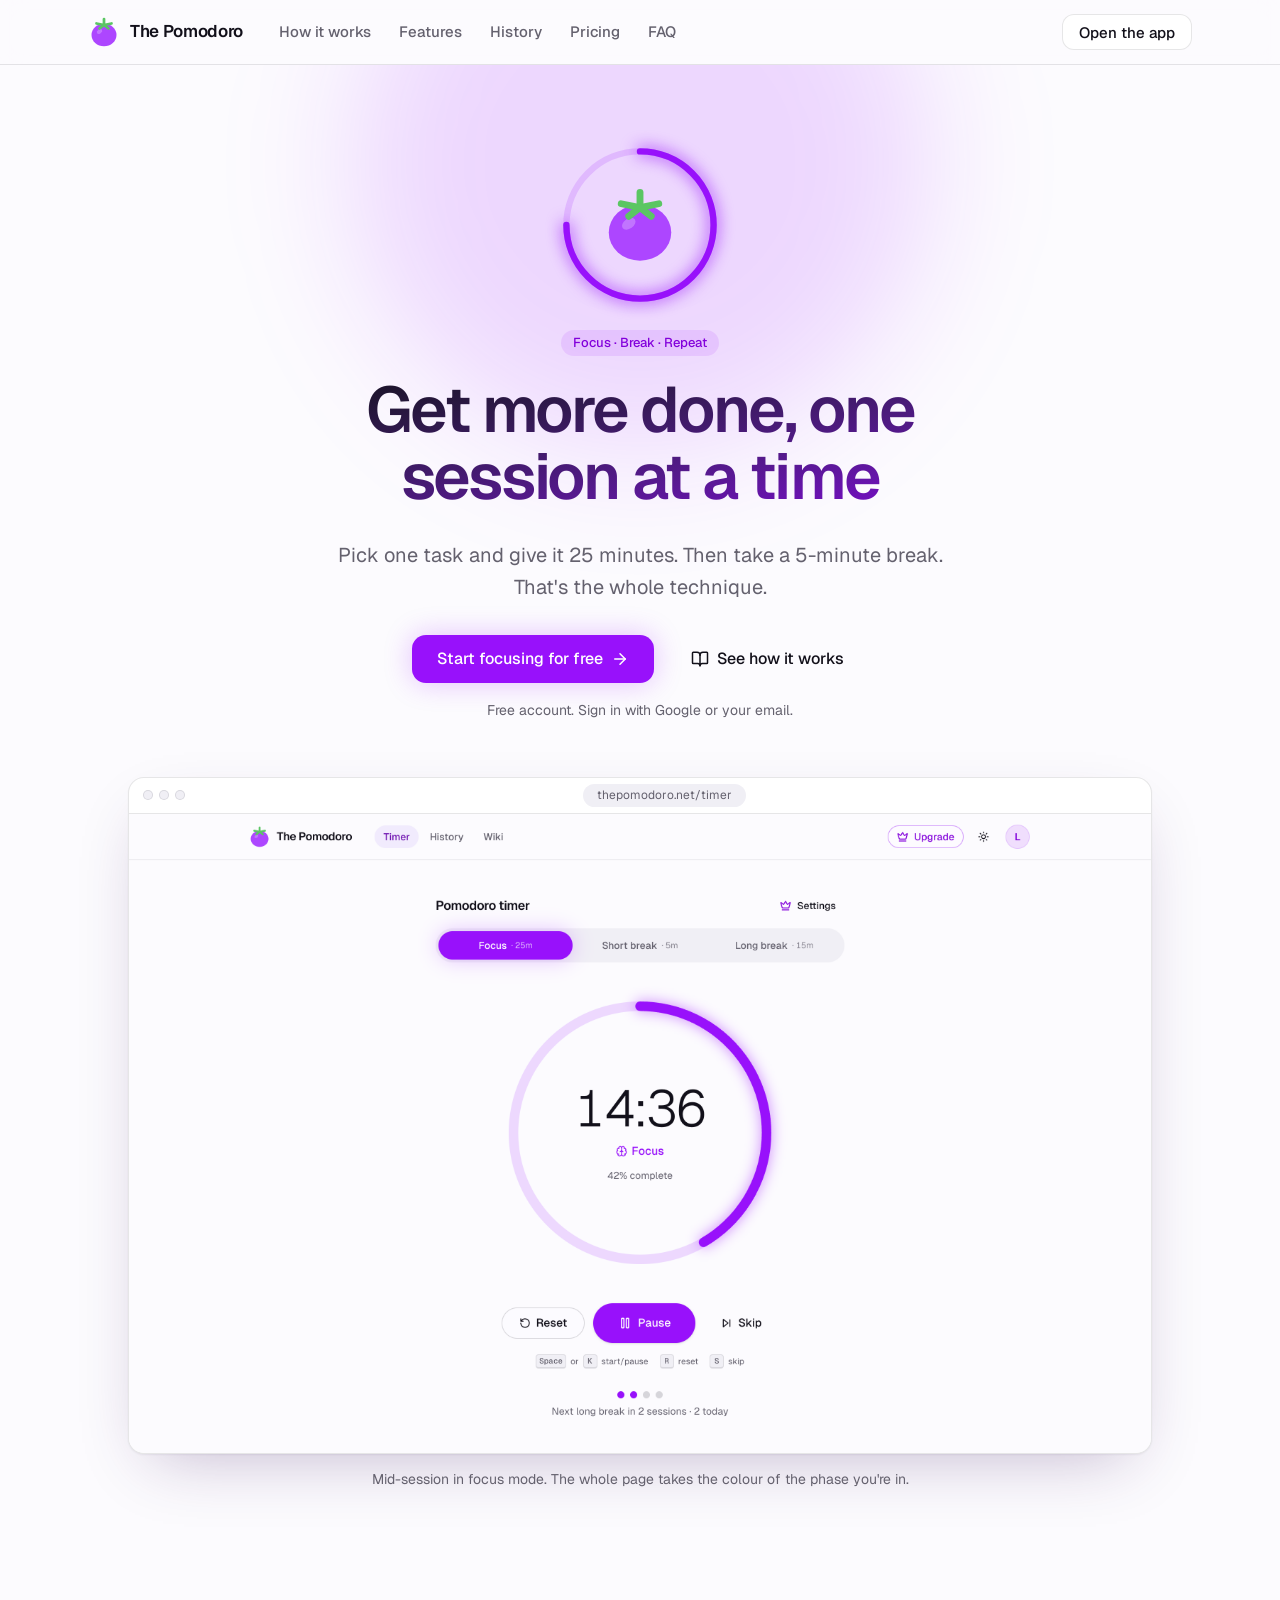
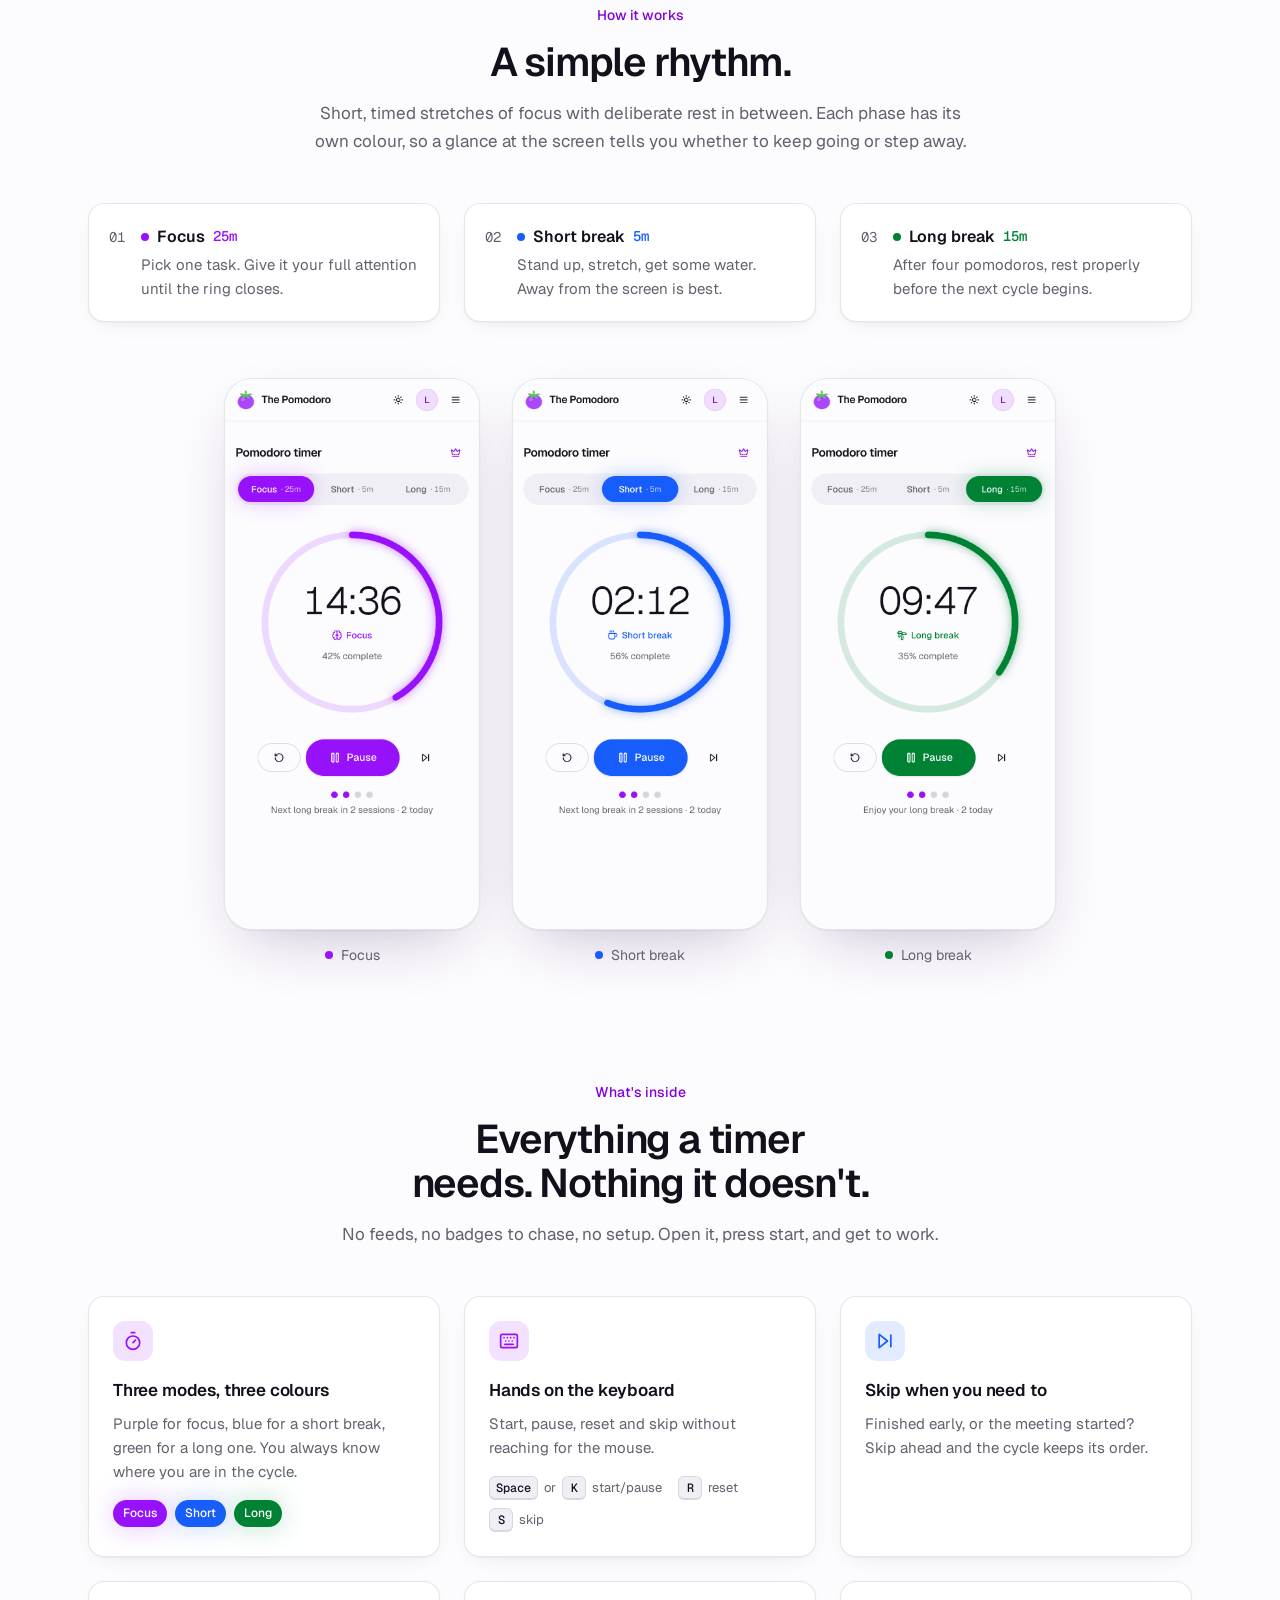
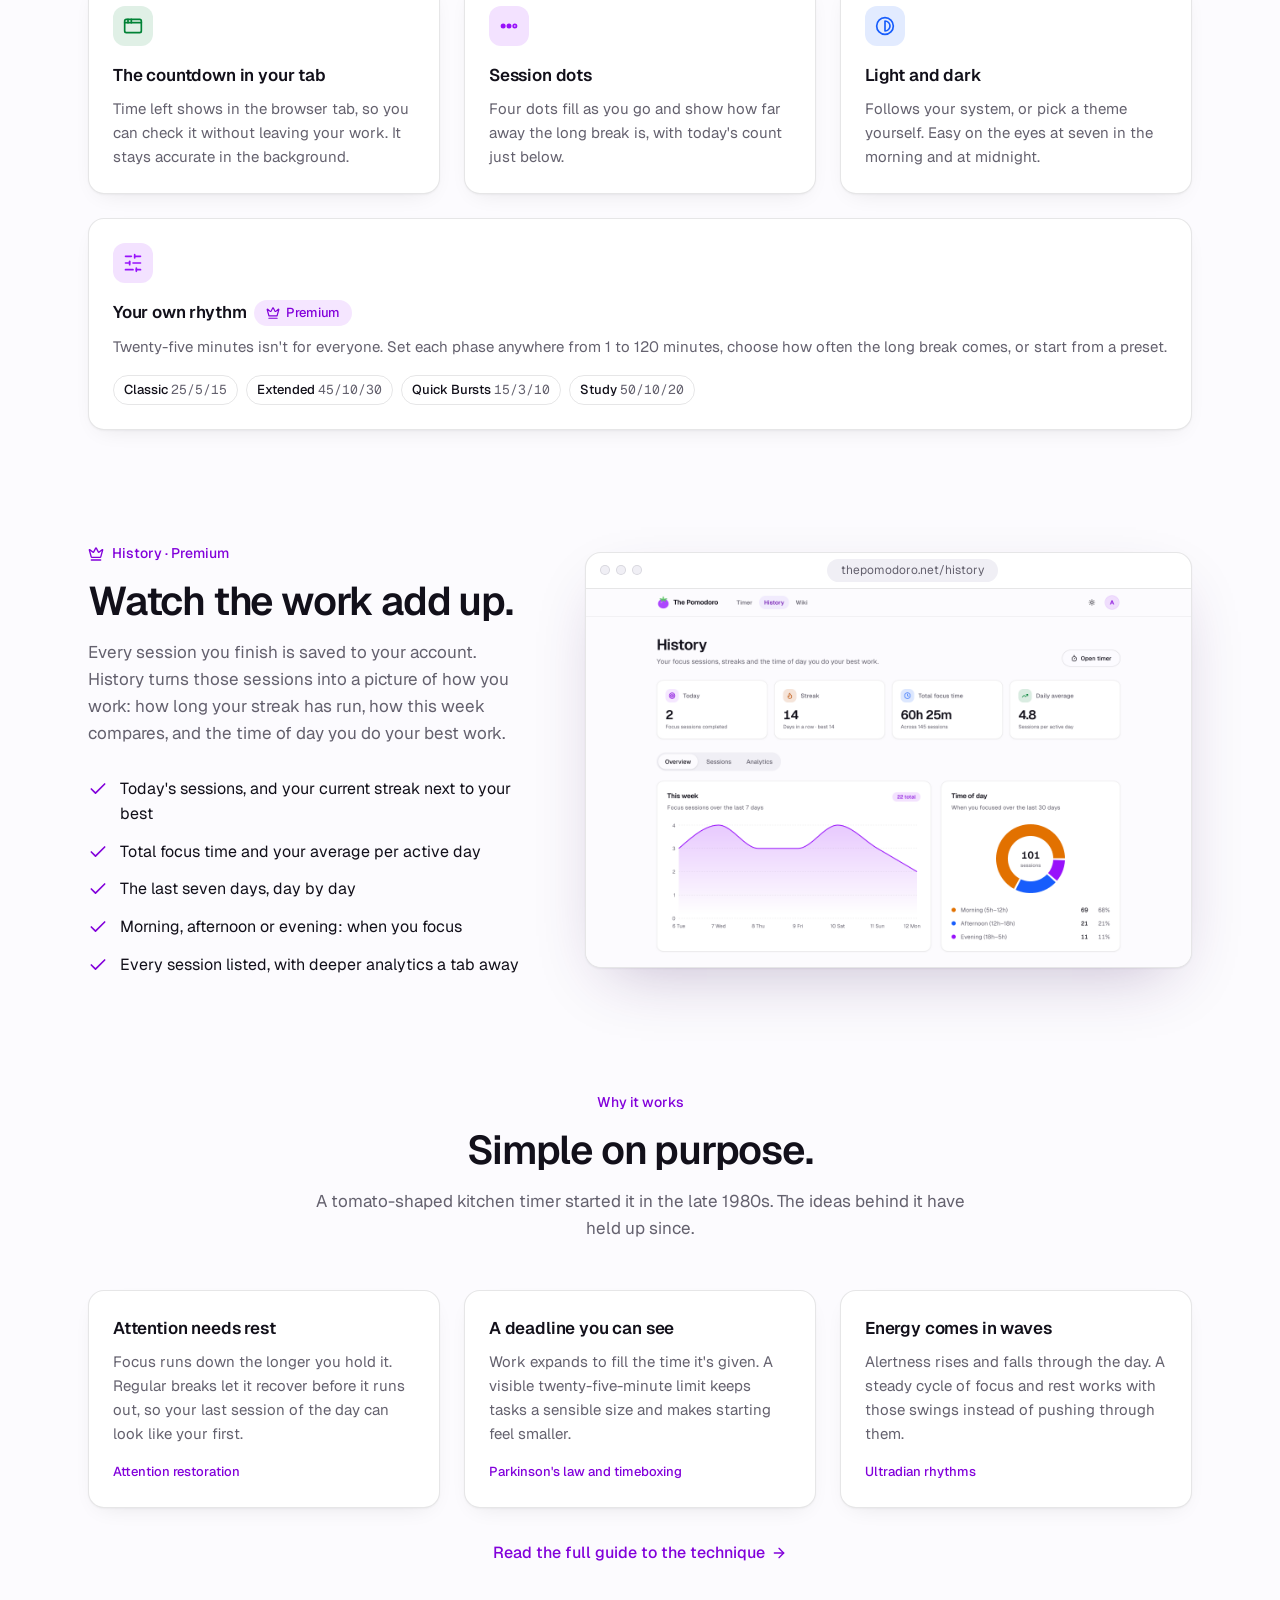
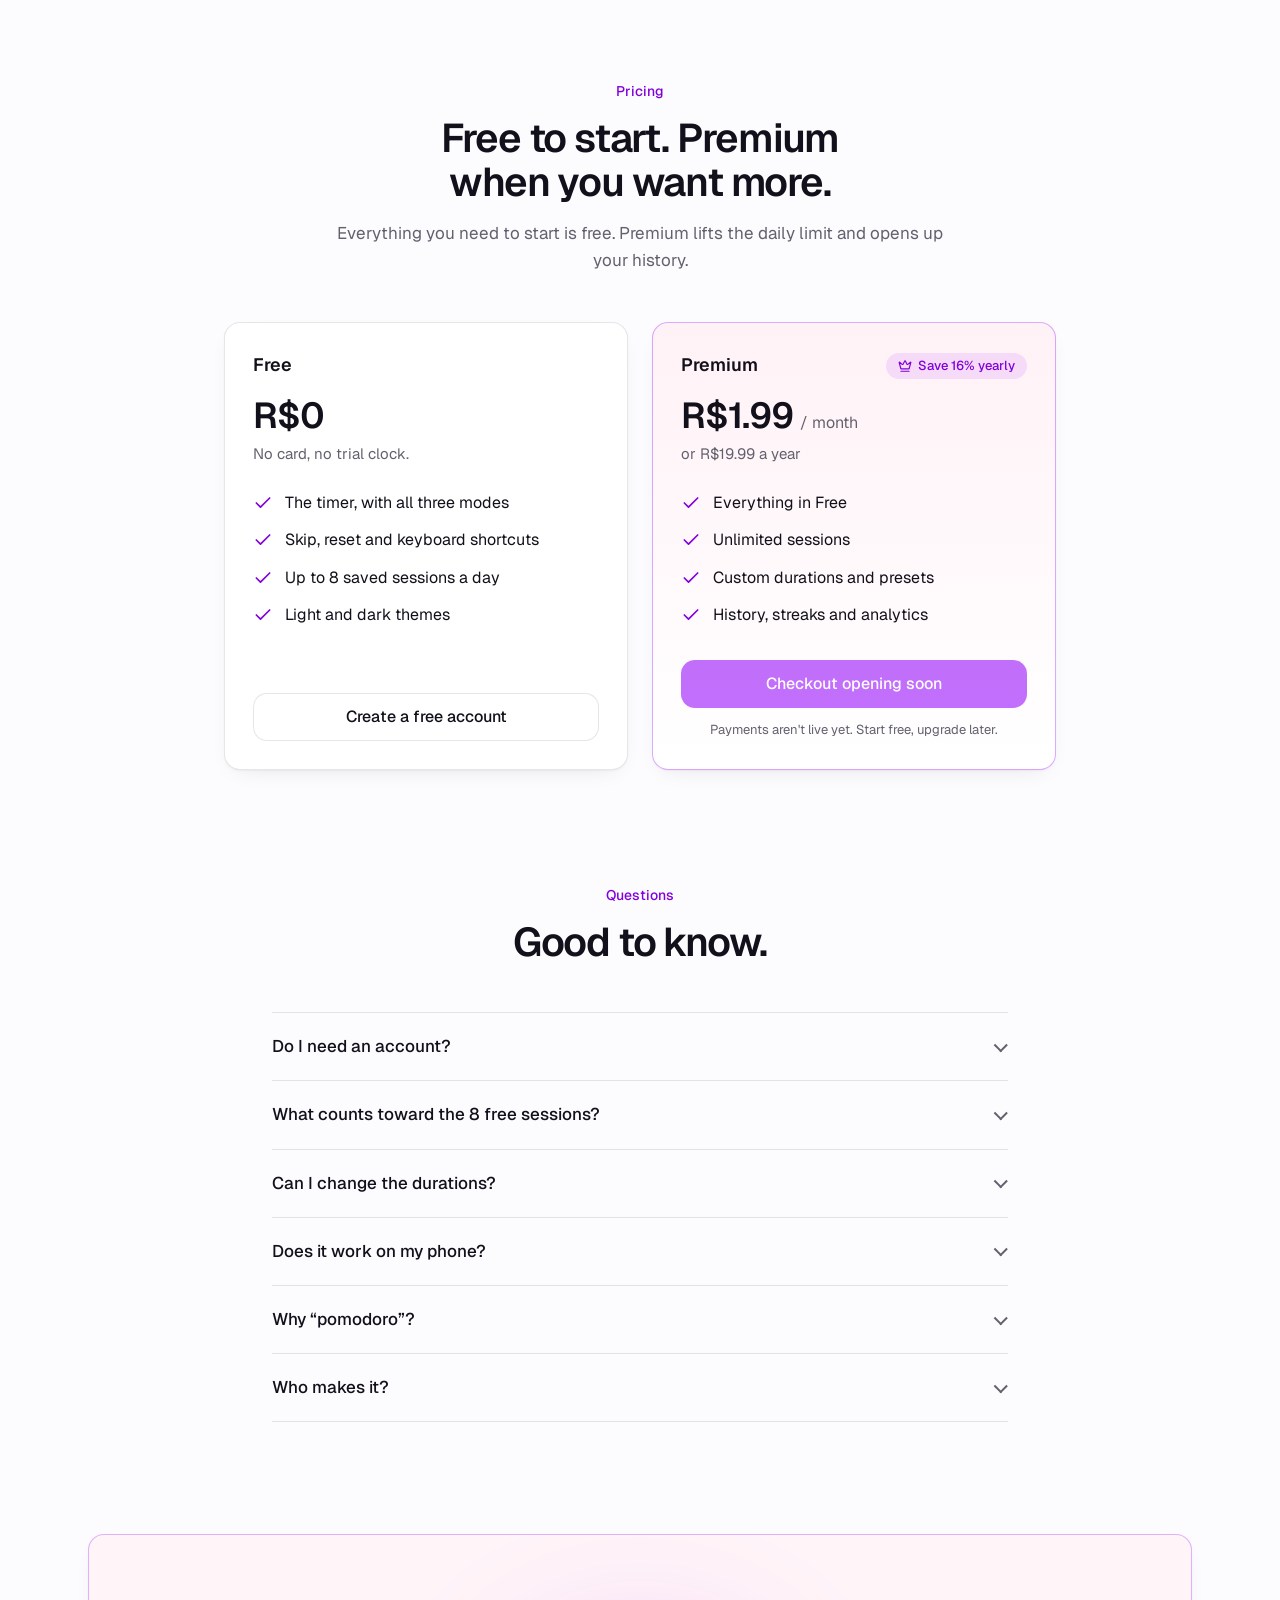
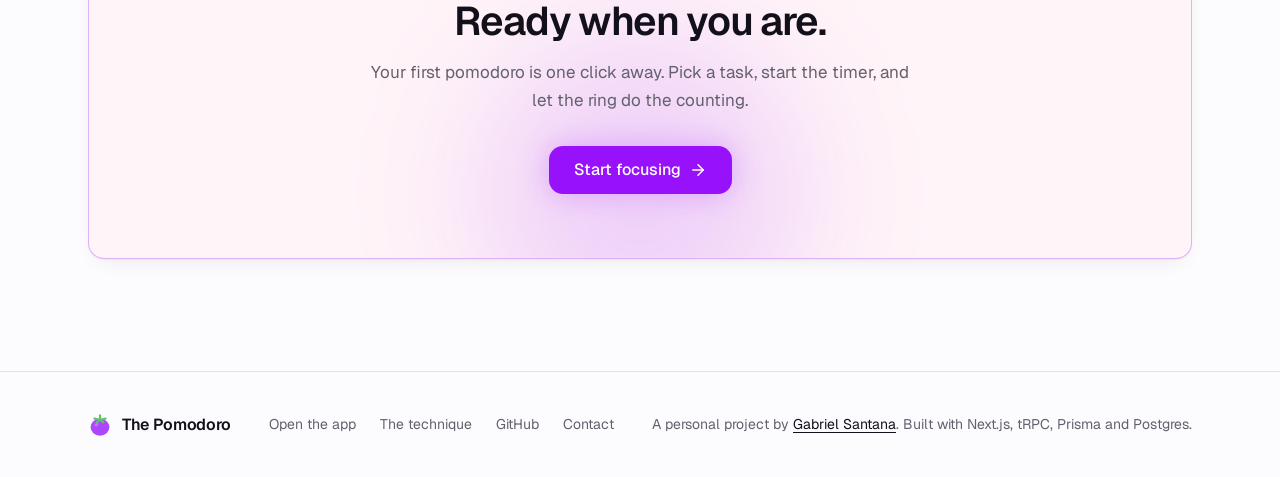
==== commit 026ae74d: "docs: sync the site from the-pomodoro@17c6196" ====
--- a/index.html
+++ b/index.html
@@ -863,8 +863,9 @@
             <details>
               <summary>Who makes it?</summary>
               <p>
-                Gabriel Santana, as a personal project. Ideas, bugs and kind
-                words are all welcome at
+                <a href="https://github.com/gabrielsanttana">Gabriel Santana</a
+                >, as a personal project. Ideas, bugs and kind words are all
+                welcome at
                 <a href="mailto:gabriel.gsantana7@gmail.com"
                   >gabriel.gsantana7@gmail.com</a
                 >.
@@ -905,8 +906,9 @@
           <a href="mailto:gabriel.gsantana7@gmail.com">Contact</a>
         </nav>
         <p>
-          A personal project by Gabriel Santana. Built with Next.js, tRPC,
-          Prisma and Postgres.
+          A personal project by
+          <a href="https://github.com/gabrielsanttana">Gabriel Santana</a>.
+          Built with Next.js, tRPC, Prisma and Postgres.
         </p>
       </div>
     </footer>
--- a/styles.css
+++ b/styles.css
@@ -1059,6 +1059,10 @@
 .footer-links a:hover {
   color: var(--foreground);
 }
+.site-footer p a {
+  color: var(--foreground);
+  text-underline-offset: 3px;
+}
 @media (min-width: 880px) {
   .site-footer .wrap {
     grid-template-columns: auto 1fr auto;
